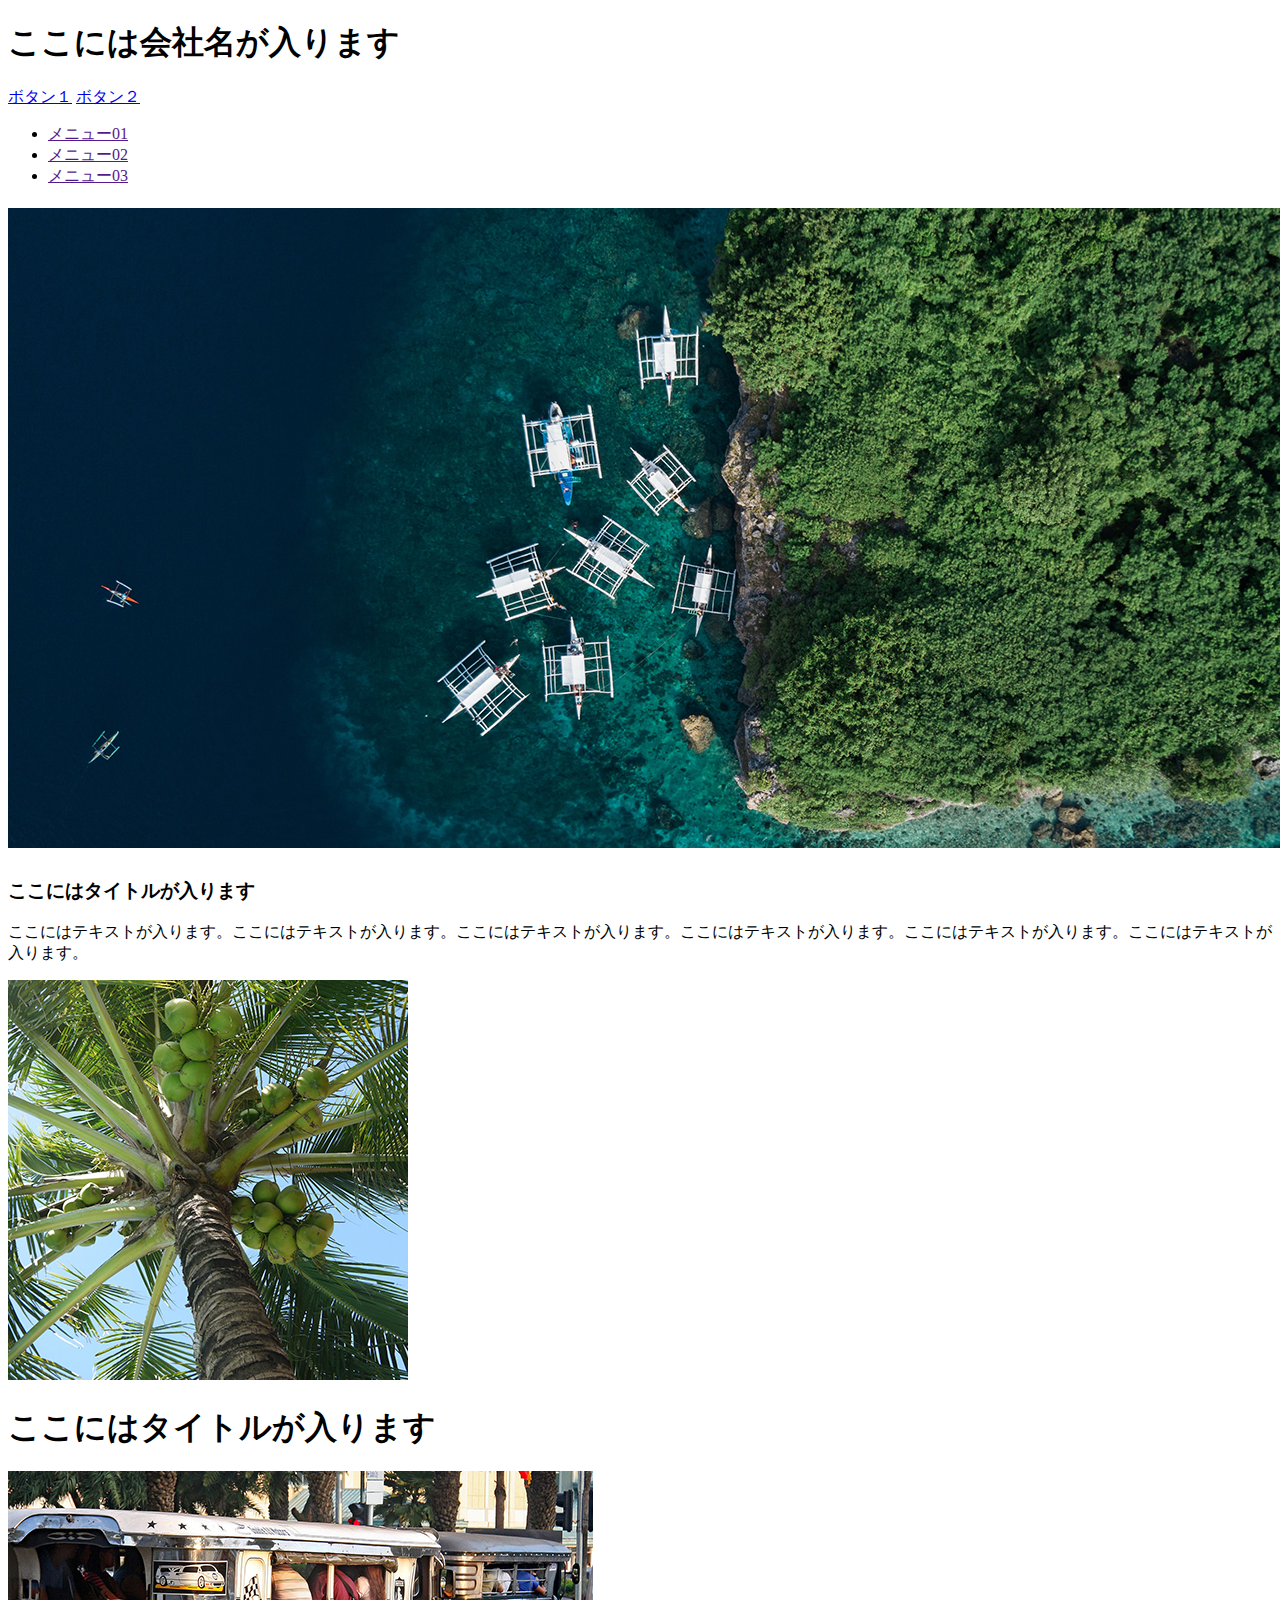
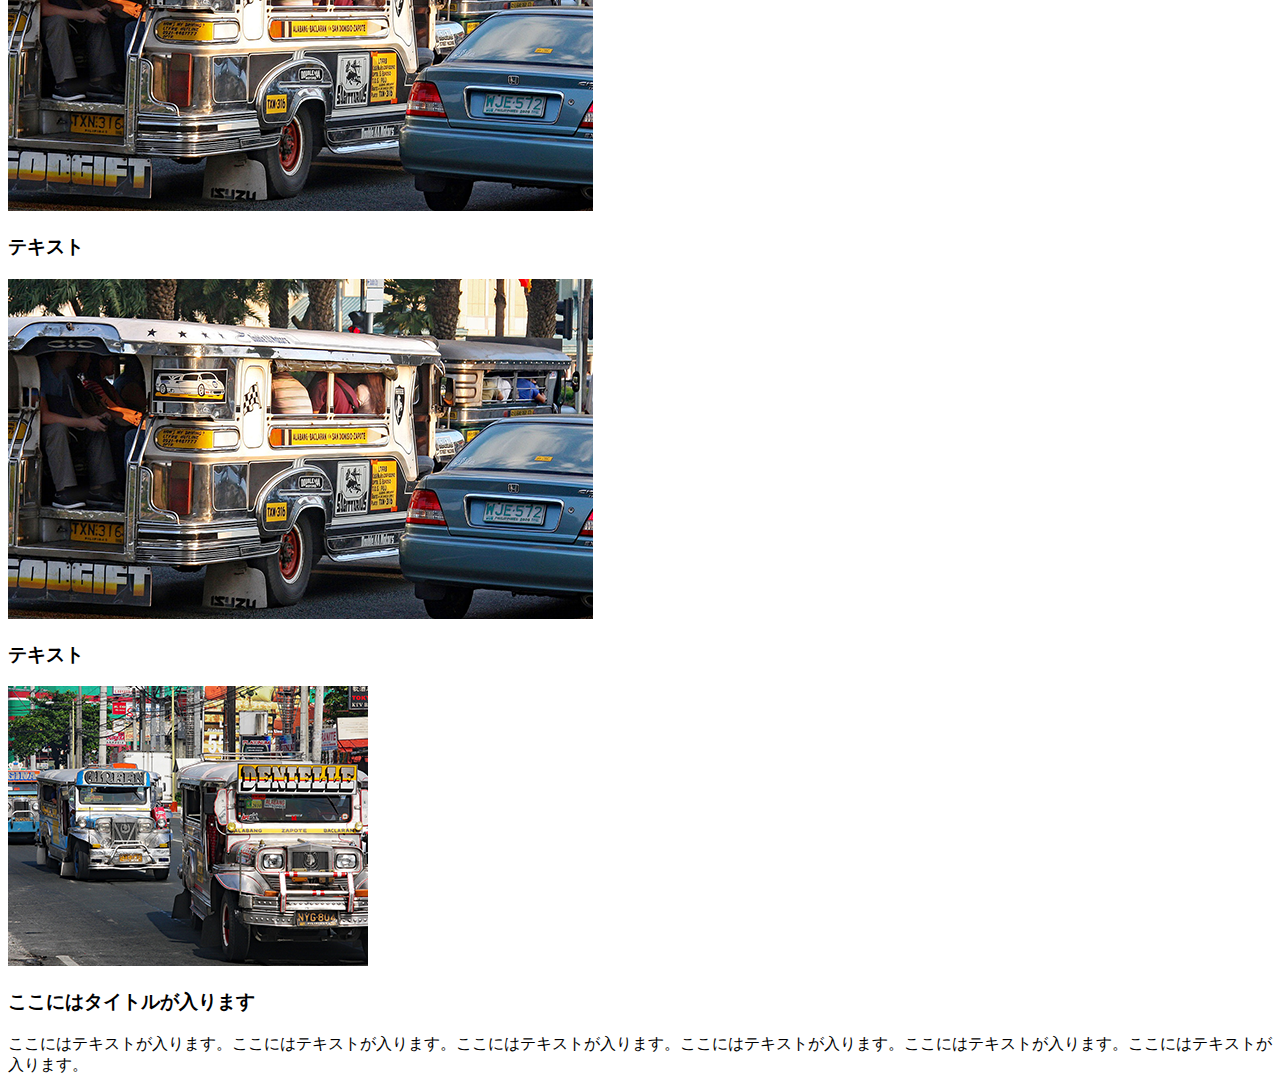
==== index.html @ 8e4b69f6 "セクション３完成" ====
<!DOCTYPE html>
<html lang="jp">
<head>
  <meta charset="UTF-8">
  <meta name="viewport" content="width=device-width, initial-scale=1.0">
  <title>Document</title>
</head>
<body>
  <header>
    <div class="header">
      <h1>ここには会社名が入ります</h1>
      <a href="#" class="head_btn">ボタン１</a>
      <a href="#" class="head_btn2">ボタン２</a>
      <div class="menu">
        <ul>
          <li>
            <a href>メニュー01</a>
          </li>
          <li>
            <a href>メニュー02</a>
          </li>
          <li>
            <a href>メニュー03</a>
          </li>
        </ul>
      </div>
    </div>
  </header>
  <div class="mv">
    <h1>
      <img src="mv.png" alt>
    </h1>
  </div>
  <main>
    <section class="sec_01">
      <div class="wrapper">
        <div class="sec_01_content">
          <div class="sec_01_box">
            <div class="sec_01_left">
              <h3>ここにはタイトルが入ります</h3>
              <p>ここにはテキストが入ります。ここにはテキストが入ります。ここにはテキストが入ります。ここにはテキストが入ります。ここにはテキストが入ります。ここにはテキストが入ります。</p>
            </div>
            <div class="sec_01_rigth">
              <img src="img_01.png" alt>
            </div>
          </div>
        </div>
      </div>
    </section>
    <section class="sec_02">
      <div class="wrapper">
        <h1>ここにはタイトルが入ります</h1>
        <div class="sec_02_content">
          <div class="sec_02_box">
            <img src="img_02.png" alt>
            <h3>テキスト</h3>
          </div>
          <div class="sec_02_box">
            <img src="img_02.png" alt>
            <h3>テキスト</h3>
          </div>
        </div>
      </div>
    </section>
    <section class="sec_03">
      <div class="wrapper">
        <div class="sec_03_content">
          <div class="content_left">
            <div class="content_img">
              <img src="img_03.png" alt>
            </div>
          </div>
          <div class="content_right">
            <div class="content_box">
              <h3 class="sec_03_h3">ここにはタイトルが入ります</h3>
              <div class="sec_03_p">
                <p>ここにはテキストが入ります。ここにはテキストが入ります。ここにはテキストが入ります。ここにはテキストが入ります。ここにはテキストが入ります。ここにはテキストが入ります。</p>
              </div>
            </div>
          </div>
        </div>
      </div>
    </section>
  </main>
</body>
</html>
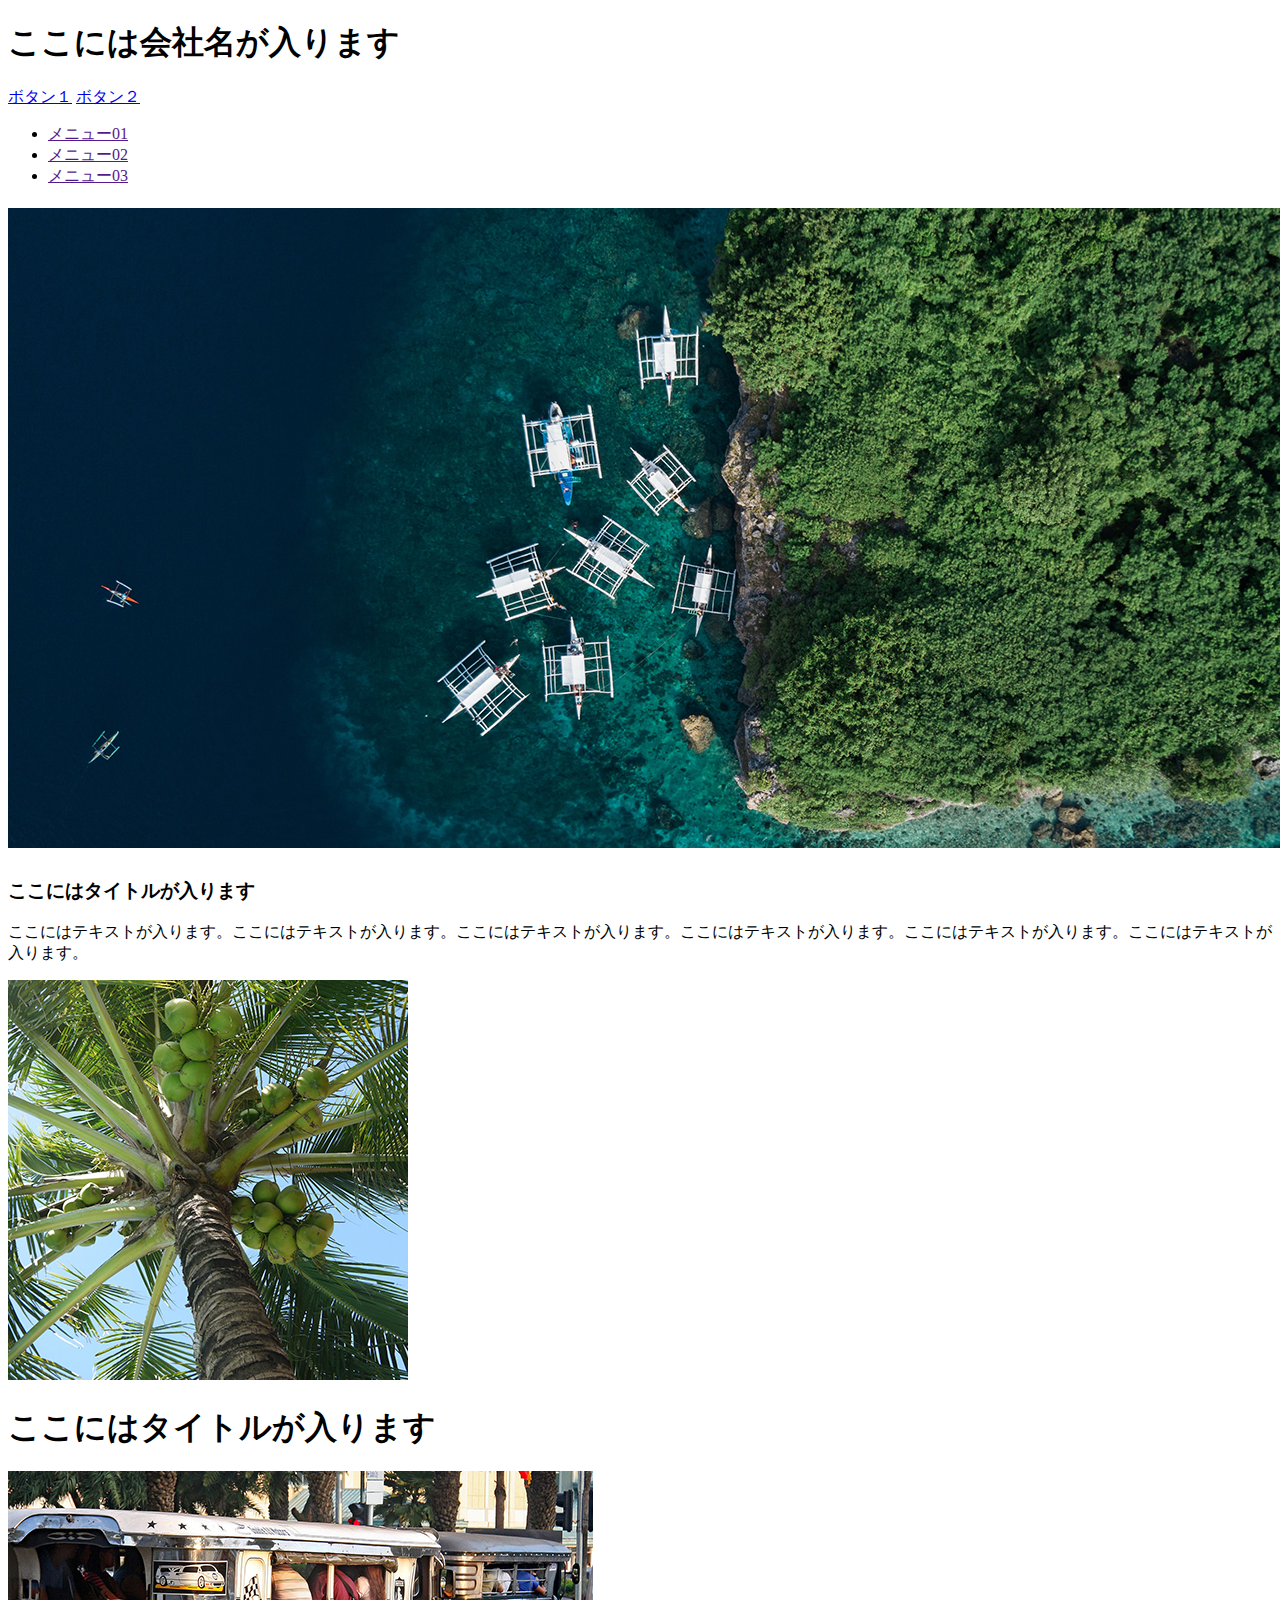
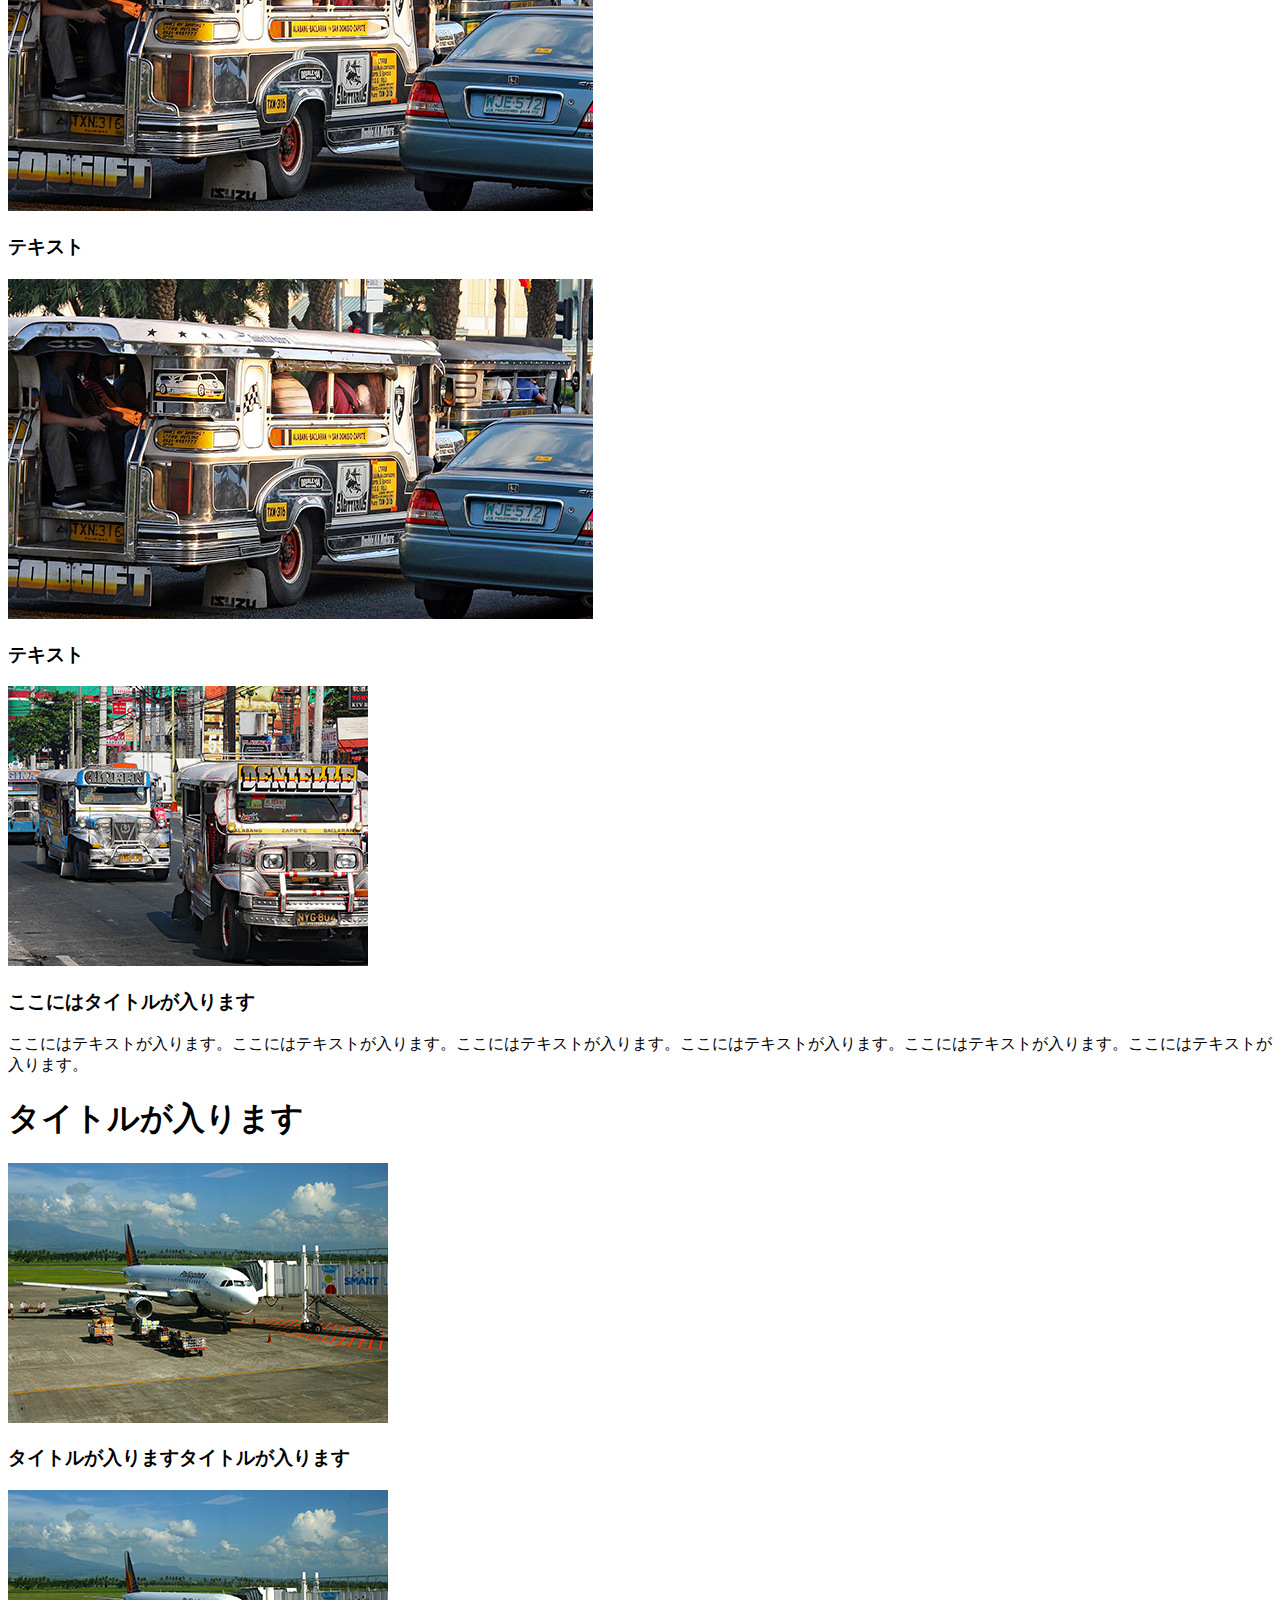
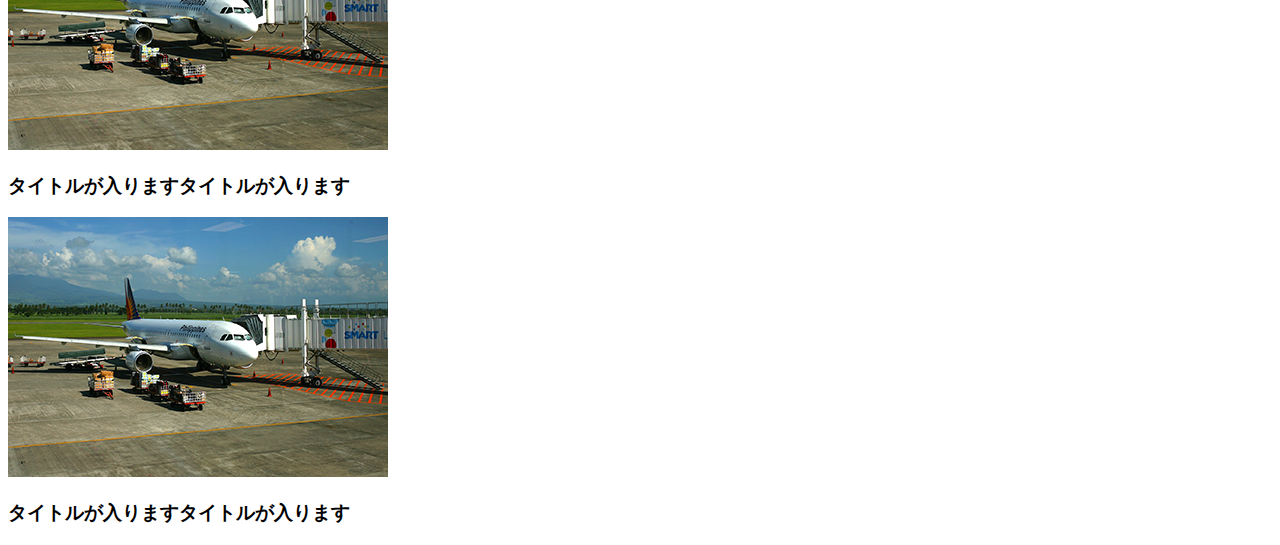
==== commit 1f79100d: "セクション４完成" ====
--- a/index.html
+++ b/index.html
@@ -81,6 +81,49 @@
         </div>
       </div>
     </section>
+    <section class="sec_04">
+      <div class="wrapper">
+        <div class="sec_04_title">
+          <h1>タイトルが入ります</h1>
+        </div>
+        <div class="sec_04content">
+          <div class=content_04>
+            <div class="content_left">
+              <img src="img_04.png" alt>
+            </div>
+          </div>
+          <div class="content_right">
+            <div class="content_box">
+              <h3 class="sec_04_h3">タイトルが入りますタイトルが入ります</h3>
+            </div>
+          </div>
+        </div>
+        <div class="sec_04content">
+          <div class=content_04>
+            <div class="content_left">
+              <img src="img_04.png" alt>
+            </div>
+          </div>
+          <div class="content_right">
+            <div class="content_box">
+              <h3 class="sec_04_h3">タイトルが入りますタイトルが入ります</h3>
+            </div>
+          </div>
+        </div>
+        <div class="sec_04content">
+          <div class=content_04>
+            <div class="content_left">
+              <img src="img_04.png" alt>
+            </div>
+          </div>
+          <div class="content_right">
+            <div class="content_box">
+              <h3 class="sec_04_h3">タイトルが入りますタイトルが入ります</h3>
+            </div>
+          </div>
+        </div>
+      </div>
+    </section>
   </main>
 </body>
 </html>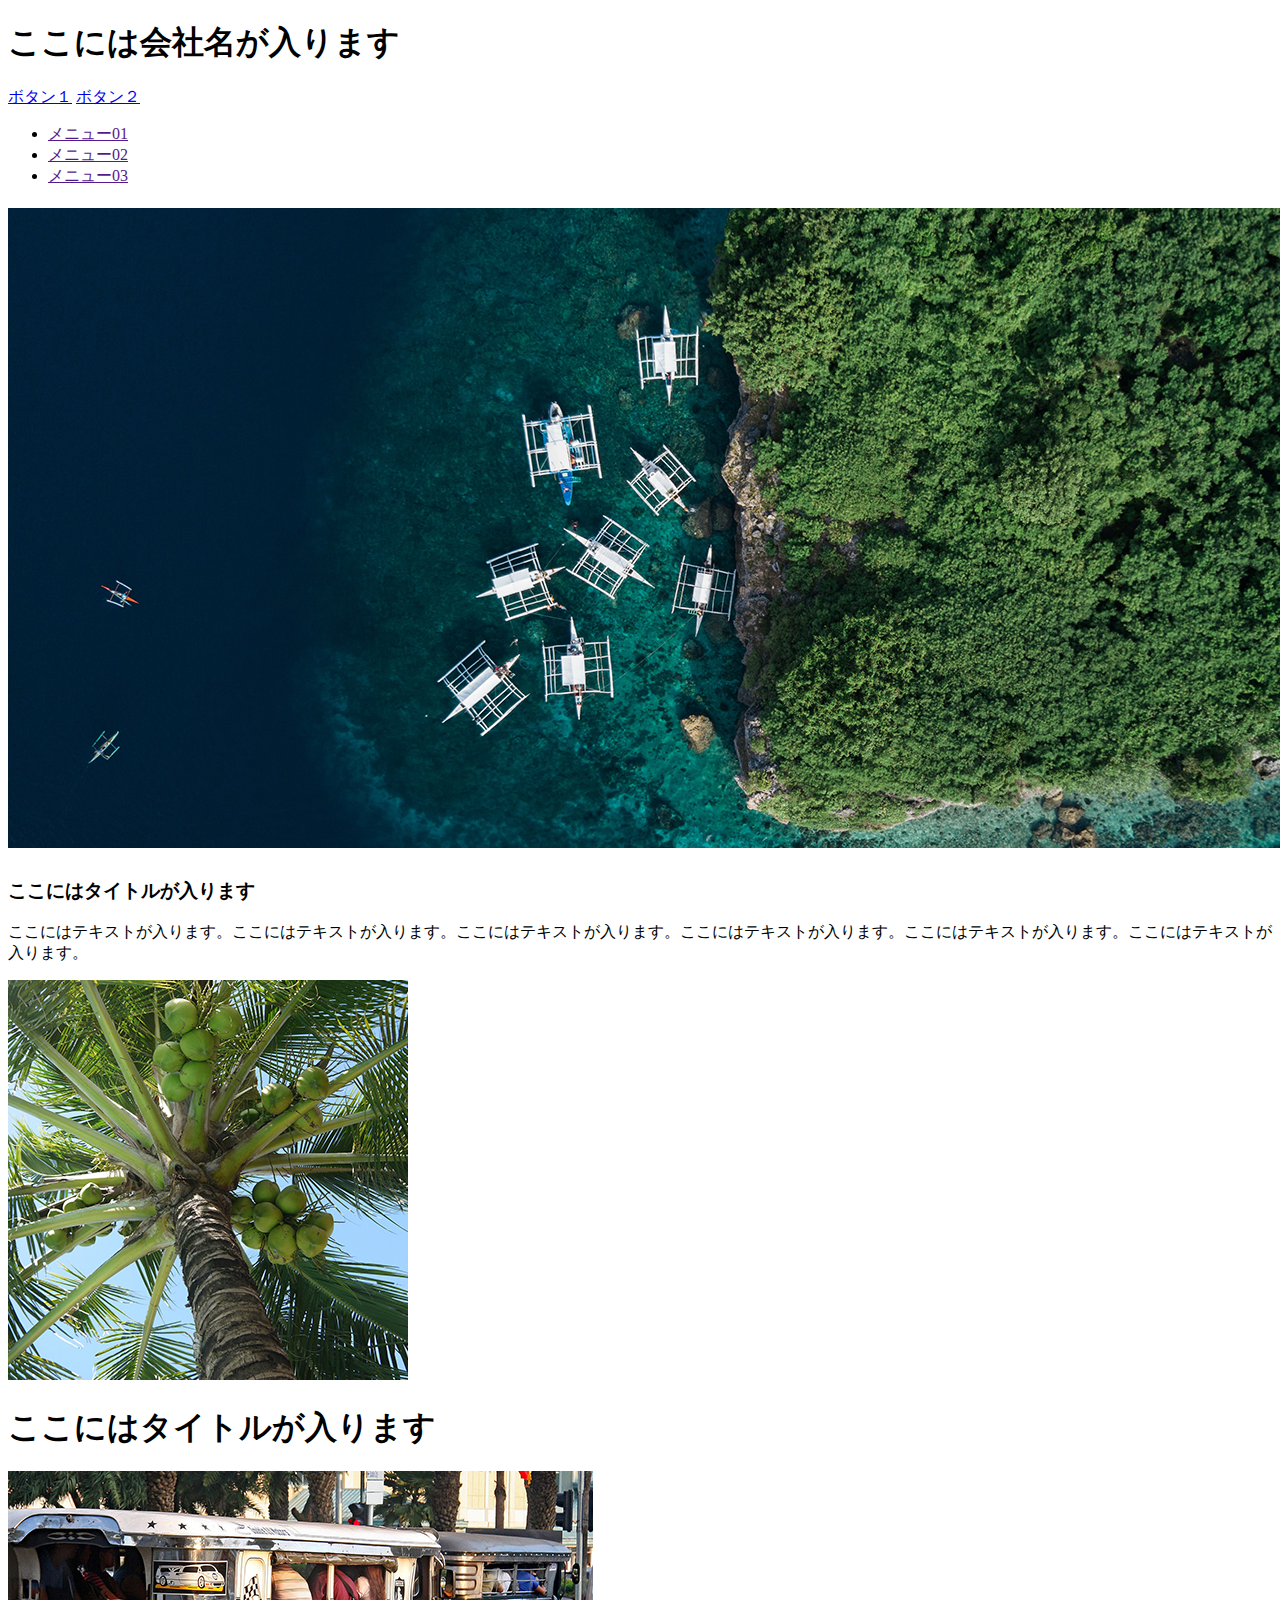
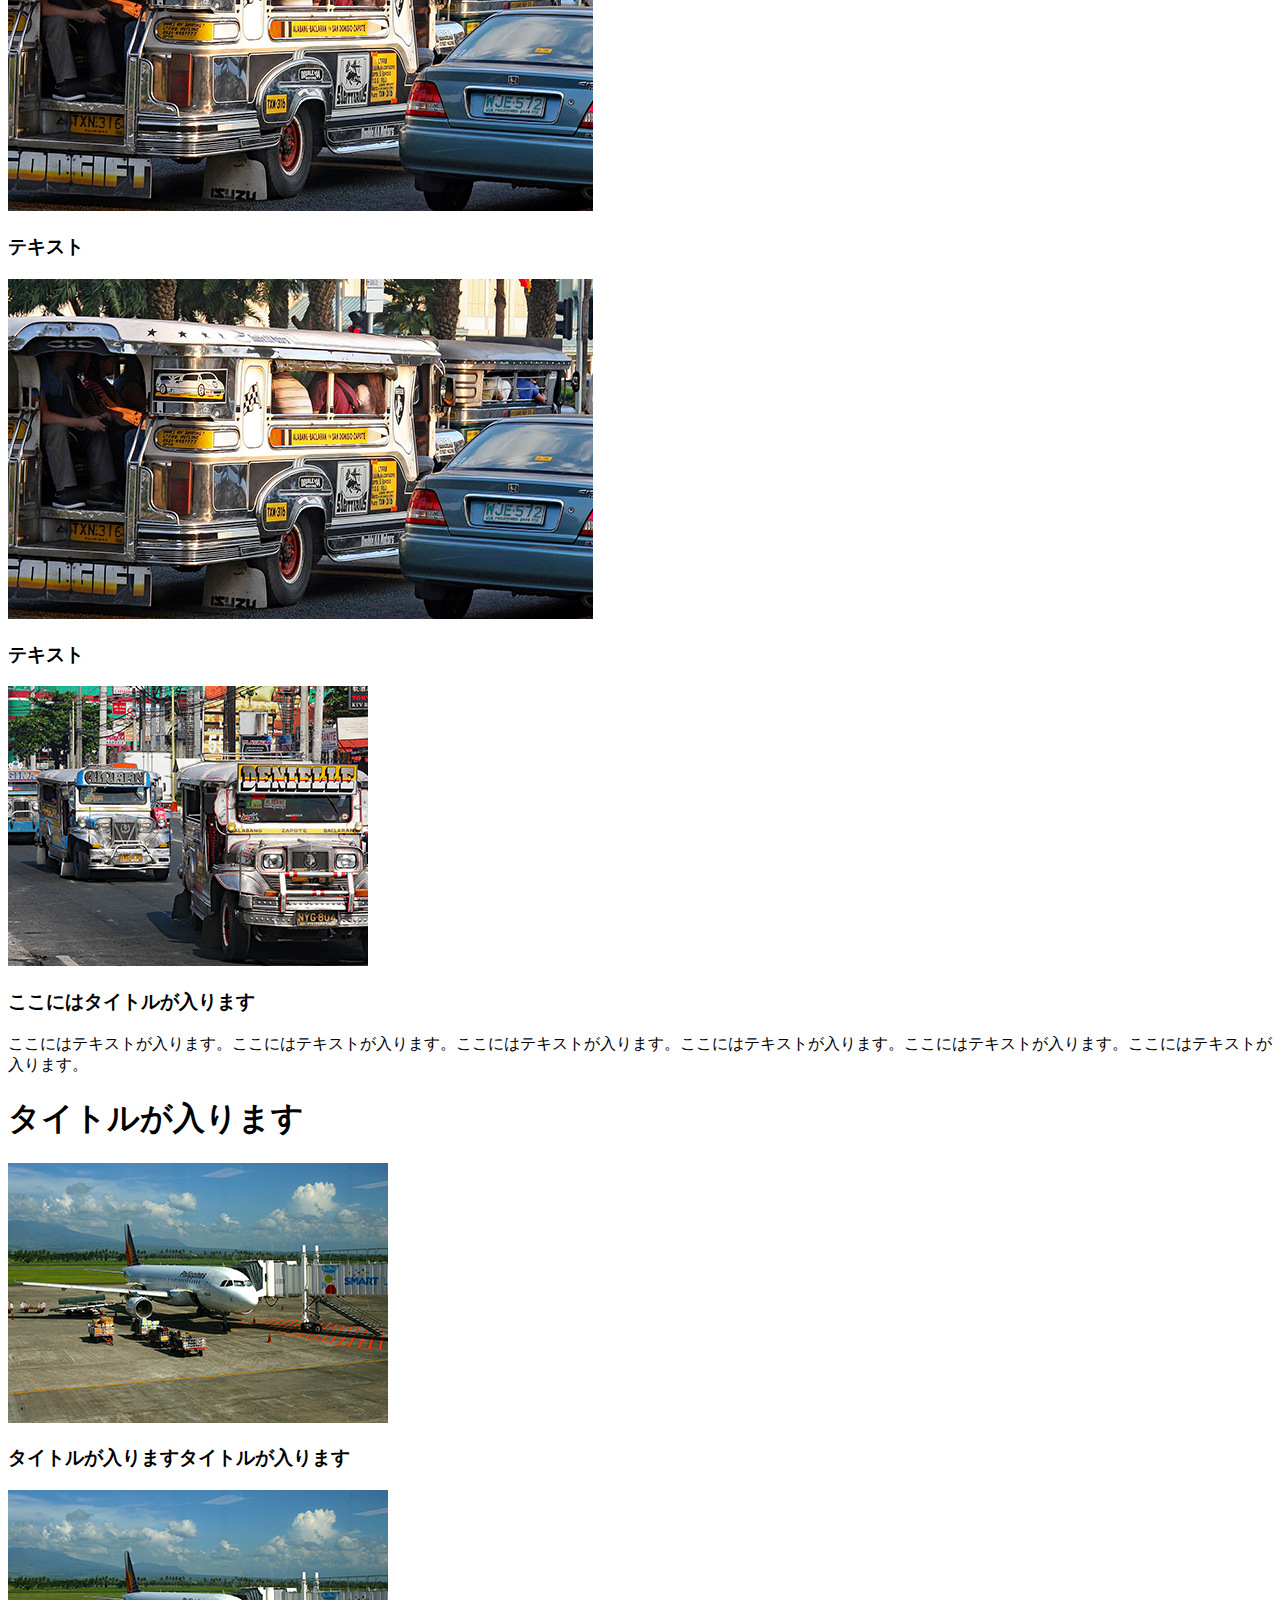
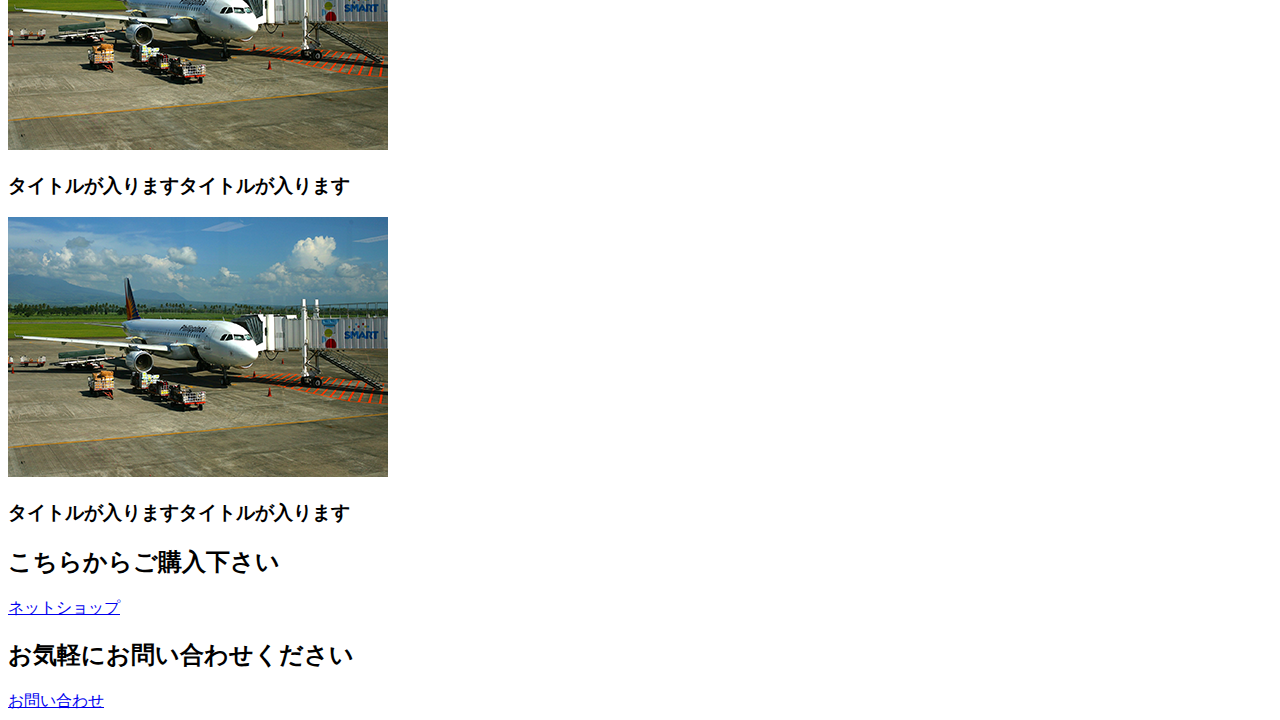
==== commit b5ed329e: "ボタン完成" ====
--- a/index.html
+++ b/index.html
@@ -124,6 +124,20 @@
         </div>
       </div>
     </section>
+    <section class="sec_btn">
+      <div class="wrapper">
+        <div class="sec_btn content">
+          <div class="content btn_left">
+            <h2>こちらからご購入下さい</h2>
+            <a href="#" class="btn">ネットショップ</a>
+          </div>
+          <div class="content btn_right">
+            <h2>お気軽にお問い合わせください</h2>
+            <a href="#" class="btn">お問い合わせ</a>
+          </div>
+        </div>
+      </div>
+    </section>
   </main>
 </body>
 </html>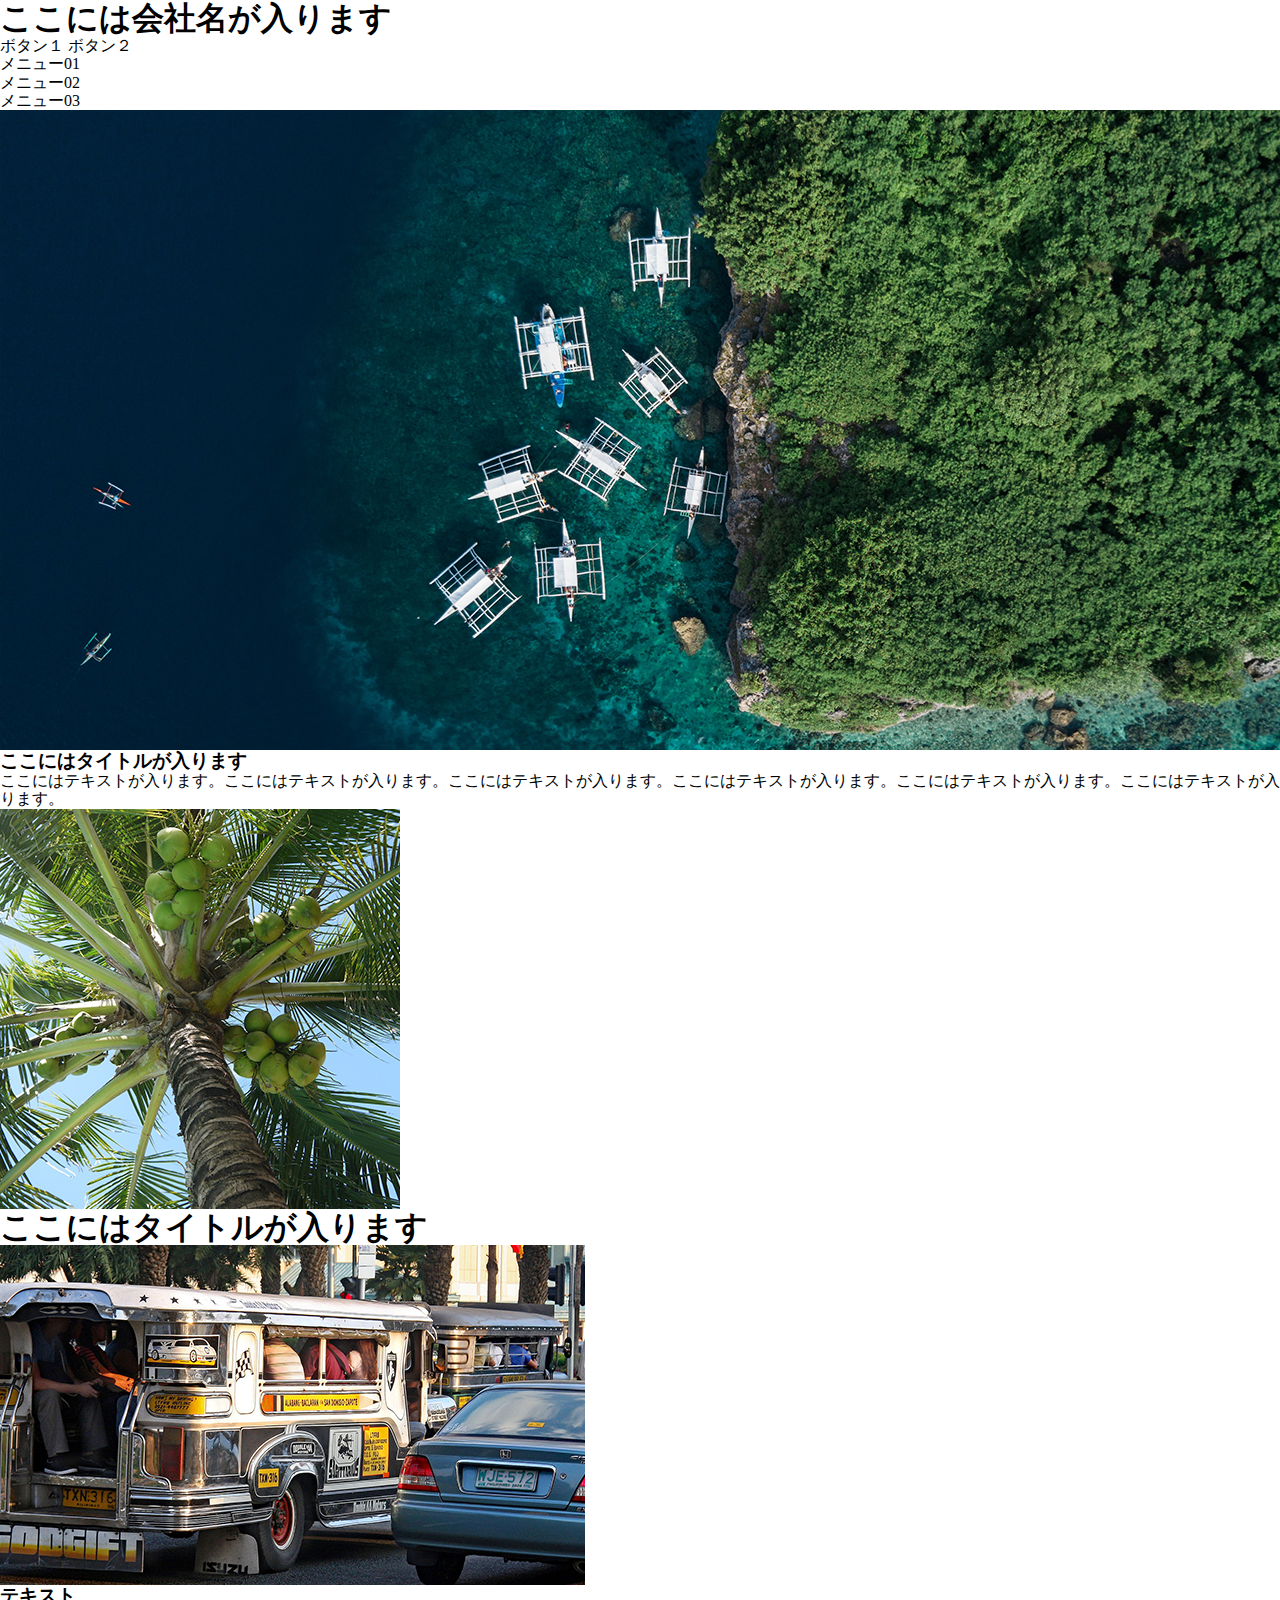
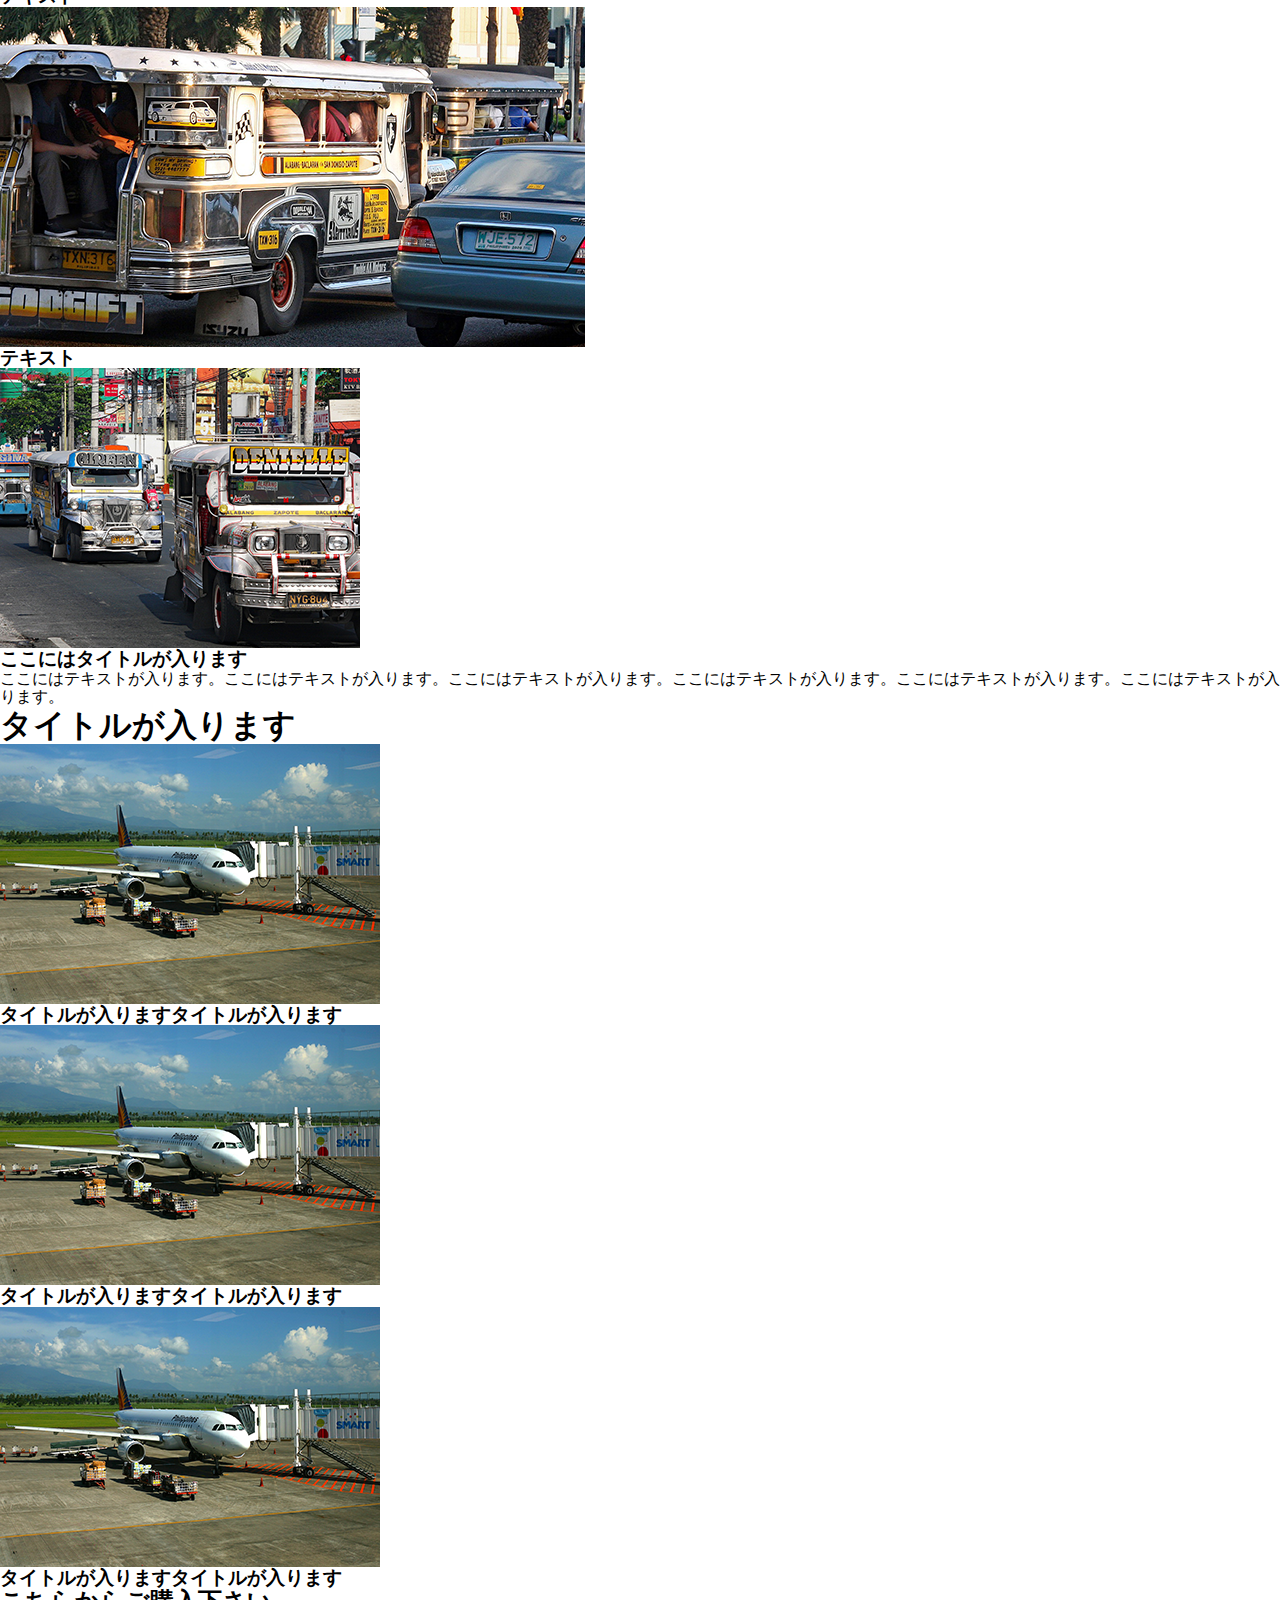
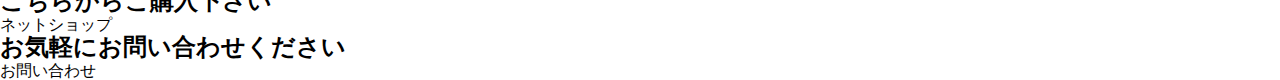
==== commit 1bed9b7f: "cssとリセットcss追加" ====
--- a/index.html
+++ b/index.html
@@ -3,7 +3,10 @@
 <head>
   <meta charset="UTF-8">
   <meta name="viewport" content="width=device-width, initial-scale=1.0">
-  <title>Document</title>
+  <meta name="discription" content="「パターン制作1」">
+  <link rel="stylesheet" type="text/css" href="reset.css">
+  <link rel="stylesheet" href="style.css">
+  <title>topページ</title>
 </head>
 <body>
   <header>
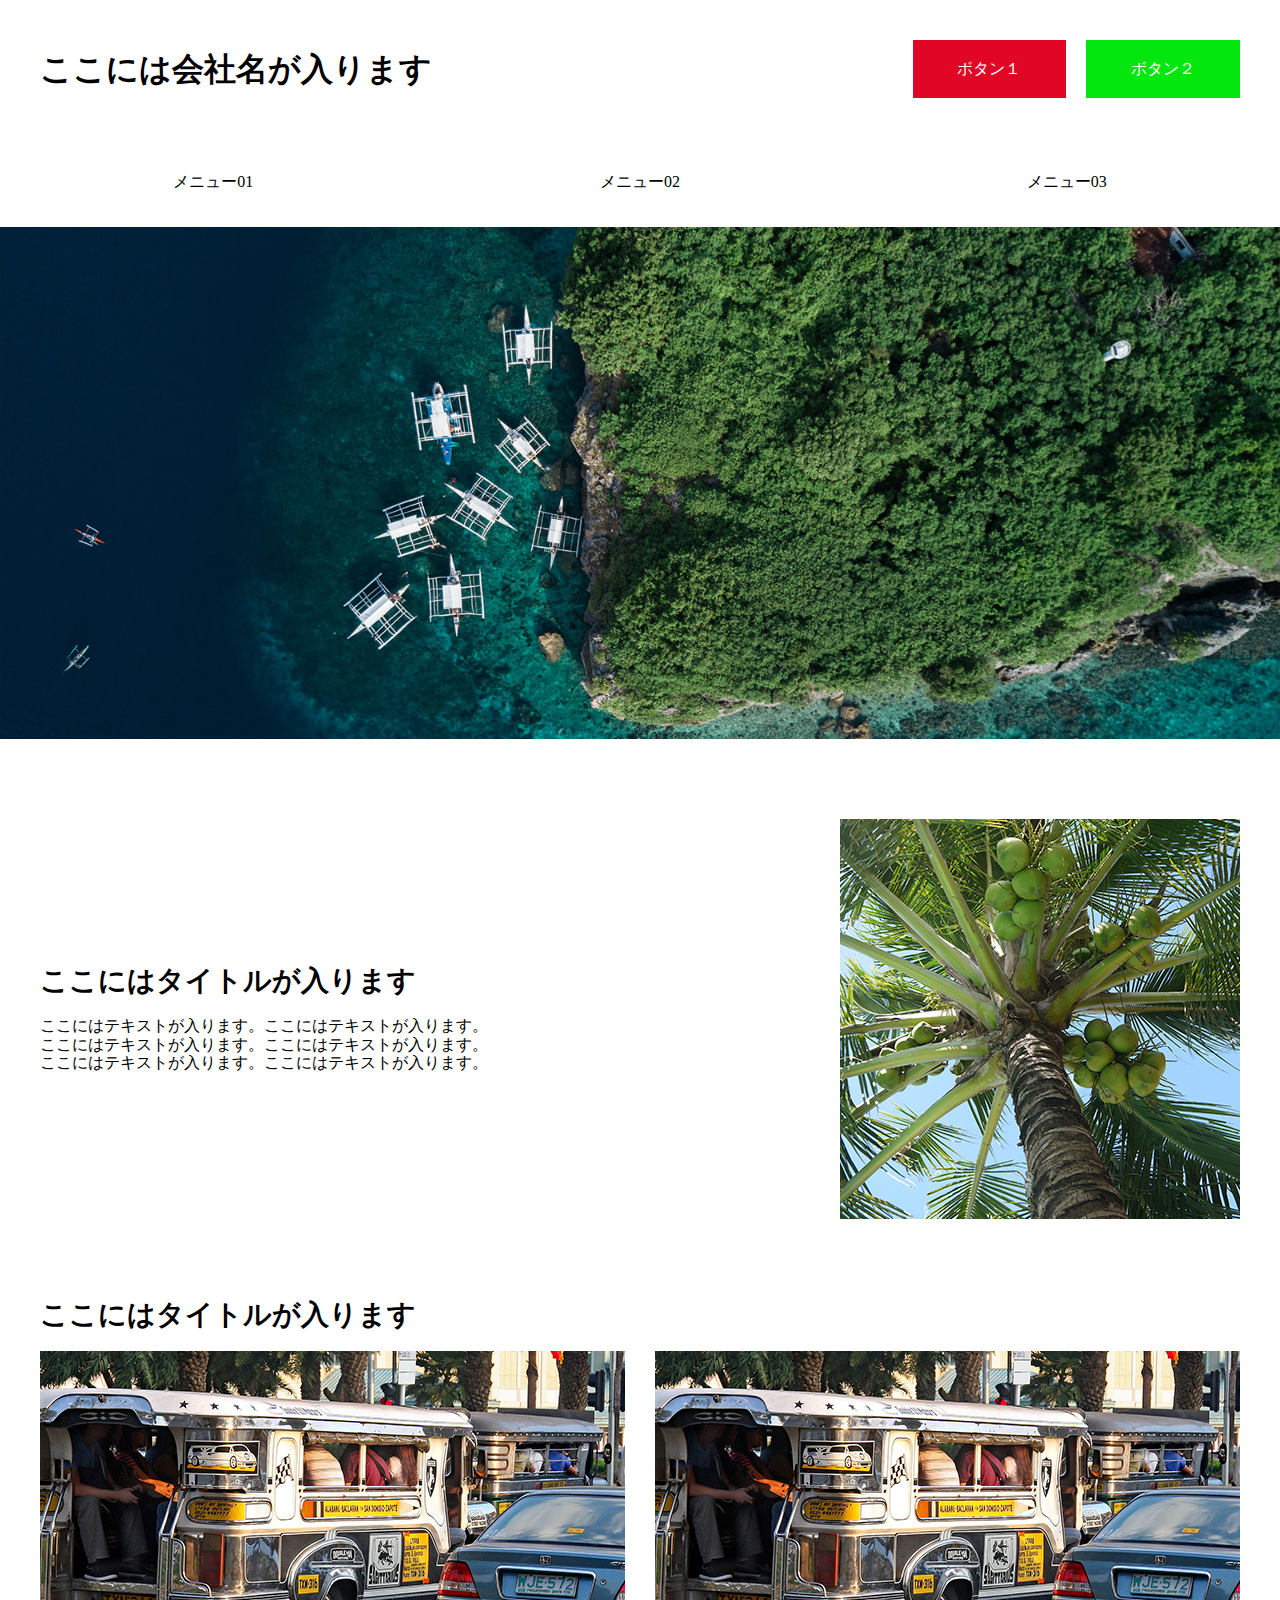
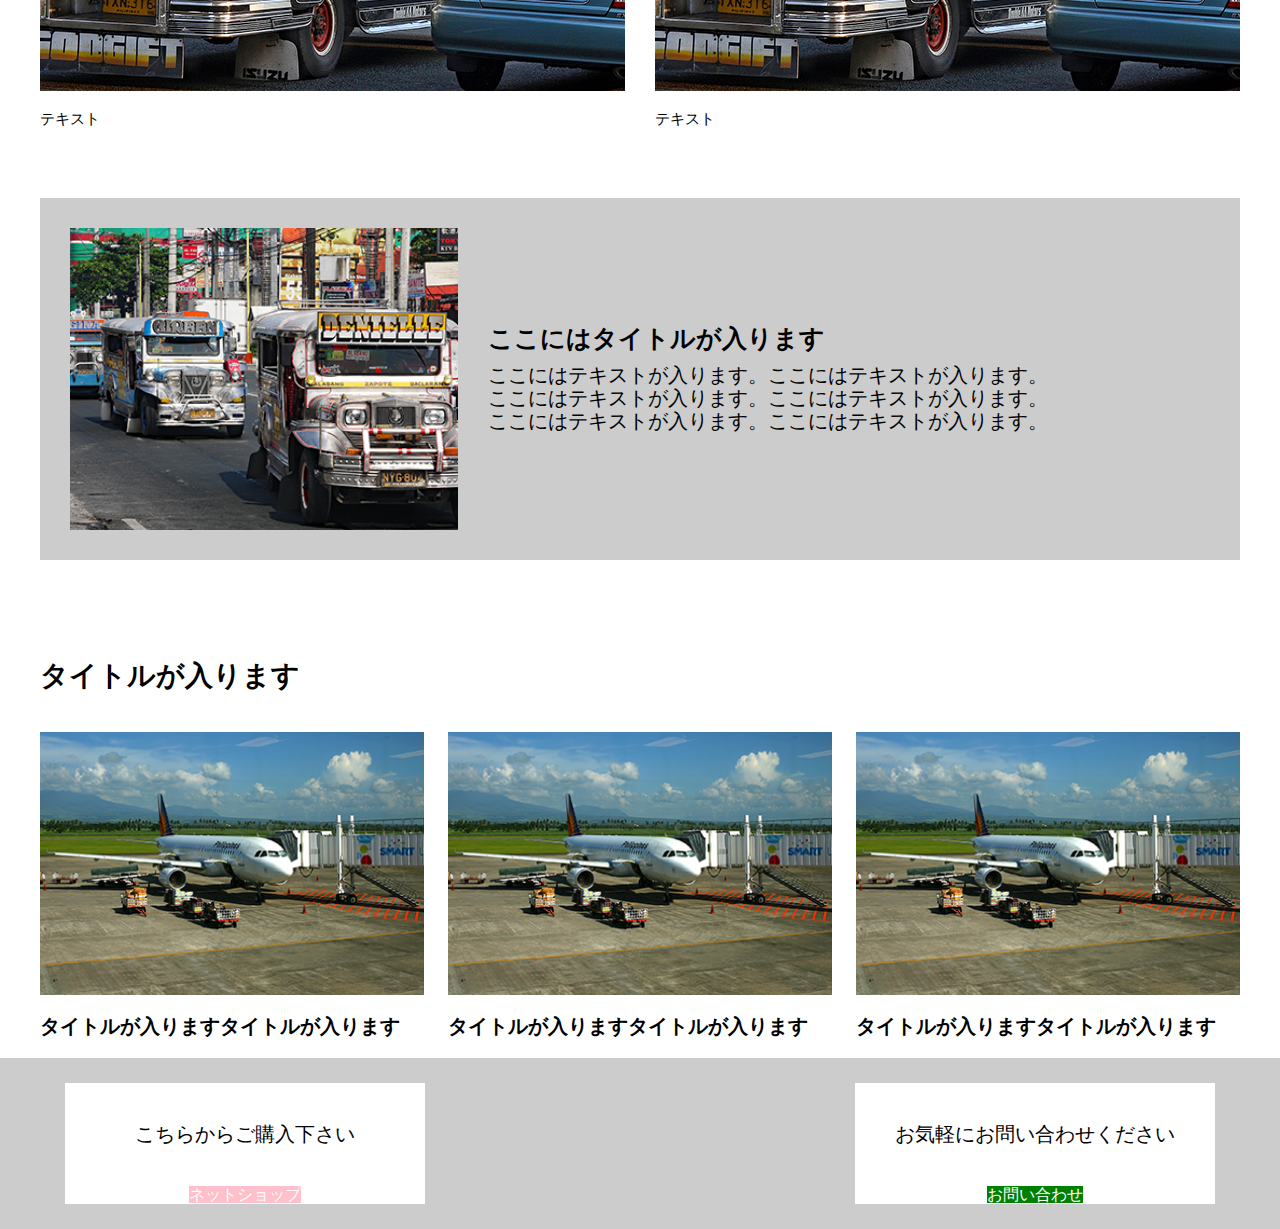
==== commit 3ecff9af: "cssとHTMLを書き直した" ====
--- a/index.html
+++ b/index.html
@@ -14,6 +14,7 @@
       <h1>ここには会社名が入ります</h1>
       <a href="#" class="head_btn">ボタン１</a>
       <a href="#" class="head_btn2">ボタン２</a>
+    </div>
       <div class="menu">
         <ul>
           <li>
@@ -27,7 +28,6 @@
           </li>
         </ul>
       </div>
-    </div>
   </header>
   <div class="mv">
     <h1>
@@ -56,11 +56,11 @@
         <div class="sec_02_content">
           <div class="sec_02_box">
             <img src="img_02.png" alt>
-            <h3>テキスト</h3>
+            <p>テキスト</p>
           </div>
           <div class="sec_02_box">
             <img src="img_02.png" alt>
-            <h3>テキスト</h3>
+            <p>テキスト</p>
           </div>
         </div>
       </div>
@@ -86,57 +86,33 @@
     </section>
     <section class="sec_04">
       <div class="wrapper">
-        <div class="sec_04_title">
           <h1>タイトルが入ります</h1>
-        </div>
-        <div class="sec_04content">
-          <div class=content_04>
-            <div class="content_left">
+        <div class="sec_04_content">
+          <div class=sec_04_box>
               <img src="img_04.png" alt>
-            </div>
-          </div>
-          <div class="content_right">
-            <div class="content_box">
               <h3 class="sec_04_h3">タイトルが入りますタイトルが入ります</h3>
             </div>
-          </div>
-        </div>
-        <div class="sec_04content">
-          <div class=content_04>
-            <div class="content_left">
+          <div class=sec_04_box>
               <img src="img_04.png" alt>
-            </div>
-          </div>
-          <div class="content_right">
-            <div class="content_box">
               <h3 class="sec_04_h3">タイトルが入りますタイトルが入ります</h3>
             </div>
-          </div>
-        </div>
-        <div class="sec_04content">
-          <div class=content_04>
-            <div class="content_left">
+          <div class=sec_04_box>
               <img src="img_04.png" alt>
-            </div>
-          </div>
-          <div class="content_right">
-            <div class="content_box">
               <h3 class="sec_04_h3">タイトルが入りますタイトルが入ります</h3>
             </div>
-          </div>
+            </div>
         </div>
-      </div>
     </section>
     <section class="sec_btn">
-      <div class="wrapper">
-        <div class="sec_btn content">
-          <div class="content btn_left">
+      <div class="wrapper100">
+        <div class="sec_btn_content">
+          <div class="content_btn_left">
             <h2>こちらからご購入下さい</h2>
             <a href="#" class="btn">ネットショップ</a>
           </div>
-          <div class="content btn_right">
+          <div class="content_btn_right">
             <h2>お気軽にお問い合わせください</h2>
-            <a href="#" class="btn">お問い合わせ</a>
+            <a href="#" class="btn2">お問い合わせ</a>
           </div>
         </div>
       </div>
--- a/style.css
+++ b/style.css
@@ -0,0 +1,181 @@
+.header {
+  display: flex;
+  justify-content: space-between;
+  align-items: center;
+  padding: 20px 40px;
+}
+.header h1{
+  width: 1200px;
+}
+
+.head_btn {
+  width: 200px;
+  text-align: center;
+  background-color: #e10526;
+  color: #fff;
+  padding: 20px;
+  margin: 20px;
+}
+.head_btn2 {
+  width: 200px;
+  text-align: center;
+  background-color: #03e70e;
+  color: #fff;
+  padding: 20px;
+}
+
+.menu ul{
+  display: flex;
+}
+
+.menu li{
+  margin-right: auto;
+  margin-left: auto;
+  padding: 35px;
+}
+
+.sec_01 {
+  margin: 80px 0;
+}
+
+.wrapper {
+  max-width: 1200px;
+  width: 100%;
+  margin-right: auto;
+  margin-left: auto;
+}
+
+
+.sec_01_box{
+  display: flex;
+  align-items: center;
+  justify-content: space-between;
+  margin-top: 40px;
+  
+}
+.sec_01 h3 {
+  font-size: 28px;
+  margin-bottom: 20px;
+}
+
+.sec_01_content .sec_01_left {
+  width: 38%;
+}
+
+
+img{
+  width: 100%;
+}
+
+.sec_02 {
+  margin: 50px 0;
+}
+
+.sec_02 h1 {
+  font-size: 28px;
+  margin-bottom: 20px;
+}
+
+.sec_02_content {
+  display: flex;
+  justify-content: space-between;
+}
+
+.sec_02_box p {
+  font-size: 15px;
+  margin: 20px 0;
+}
+
+.sec_03_content {
+    display: flex;
+    align-items: center;
+    justify-content: space-between;
+    margin-top: 40px;
+    background-color: #cccccc;
+}
+.content_left {
+  width: 80%;
+  margin: 30px;
+}
+
+.sec_03_h3 {
+  font-size: 25px;
+}
+
+.sec_03_p {
+  margin-top: 10px;
+  font-size: 20px;
+}
+
+.content_box {
+  margin-right: 180px;
+}
+
+.sec_04 h1 {
+  font-size: 28px;
+  margin-bottom: 40px;
+  margin-top: 100px;
+}
+
+.sec_04_content {
+  display: flex;
+  justify-content: space-between;
+}
+
+.sec_04_box {
+  width: 32%;
+  display: flex;
+  flex-direction: column;
+}
+
+.sec_04_box h3 {
+  font-size: 20px;
+  margin: 20px 0;
+}
+
+.sec_btn {
+  background-color: #cccccc;
+}
+
+.content_btn_left {
+  background-color: white;
+  width: 360px;
+}
+
+.content_btn_right {
+  background-color: white;
+  width: 360px;
+  margin-left: 10px;
+}
+
+.sec_btn h2 {
+  font-weight: normal;
+  margin: 40px;
+  font-size: 20px;
+}
+
+.btn{
+  background-color: pink;
+  color: white;
+}
+
+.btn2{
+  background-color: green;
+  color: white;
+}
+
+.sec_btn_content{
+  display: flex;
+  justify-content: space-between;
+  text-align: center;
+}
+
+.wrapper100 {
+  max-width: 1200px;
+  width: 100%;
+  margin-right: auto;
+  margin-left: auto;
+  padding: 25px;
+}
+
+
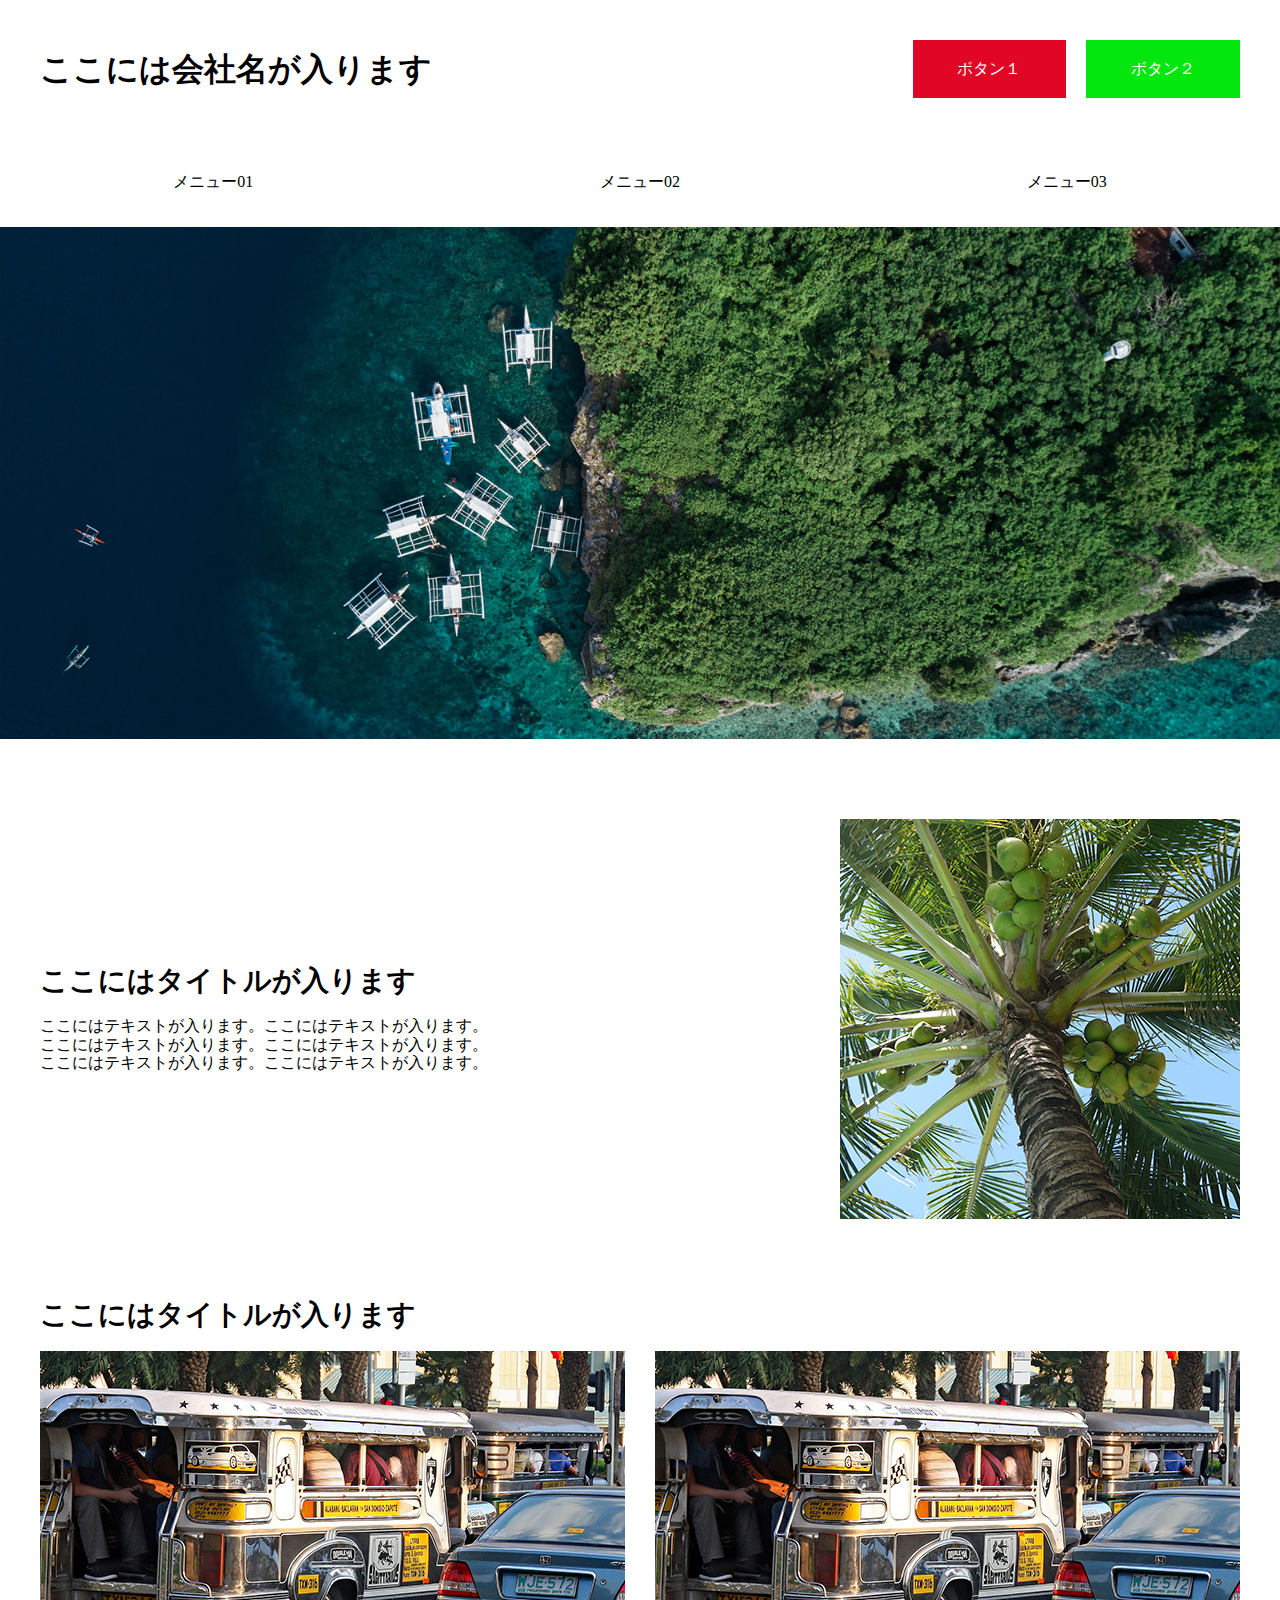
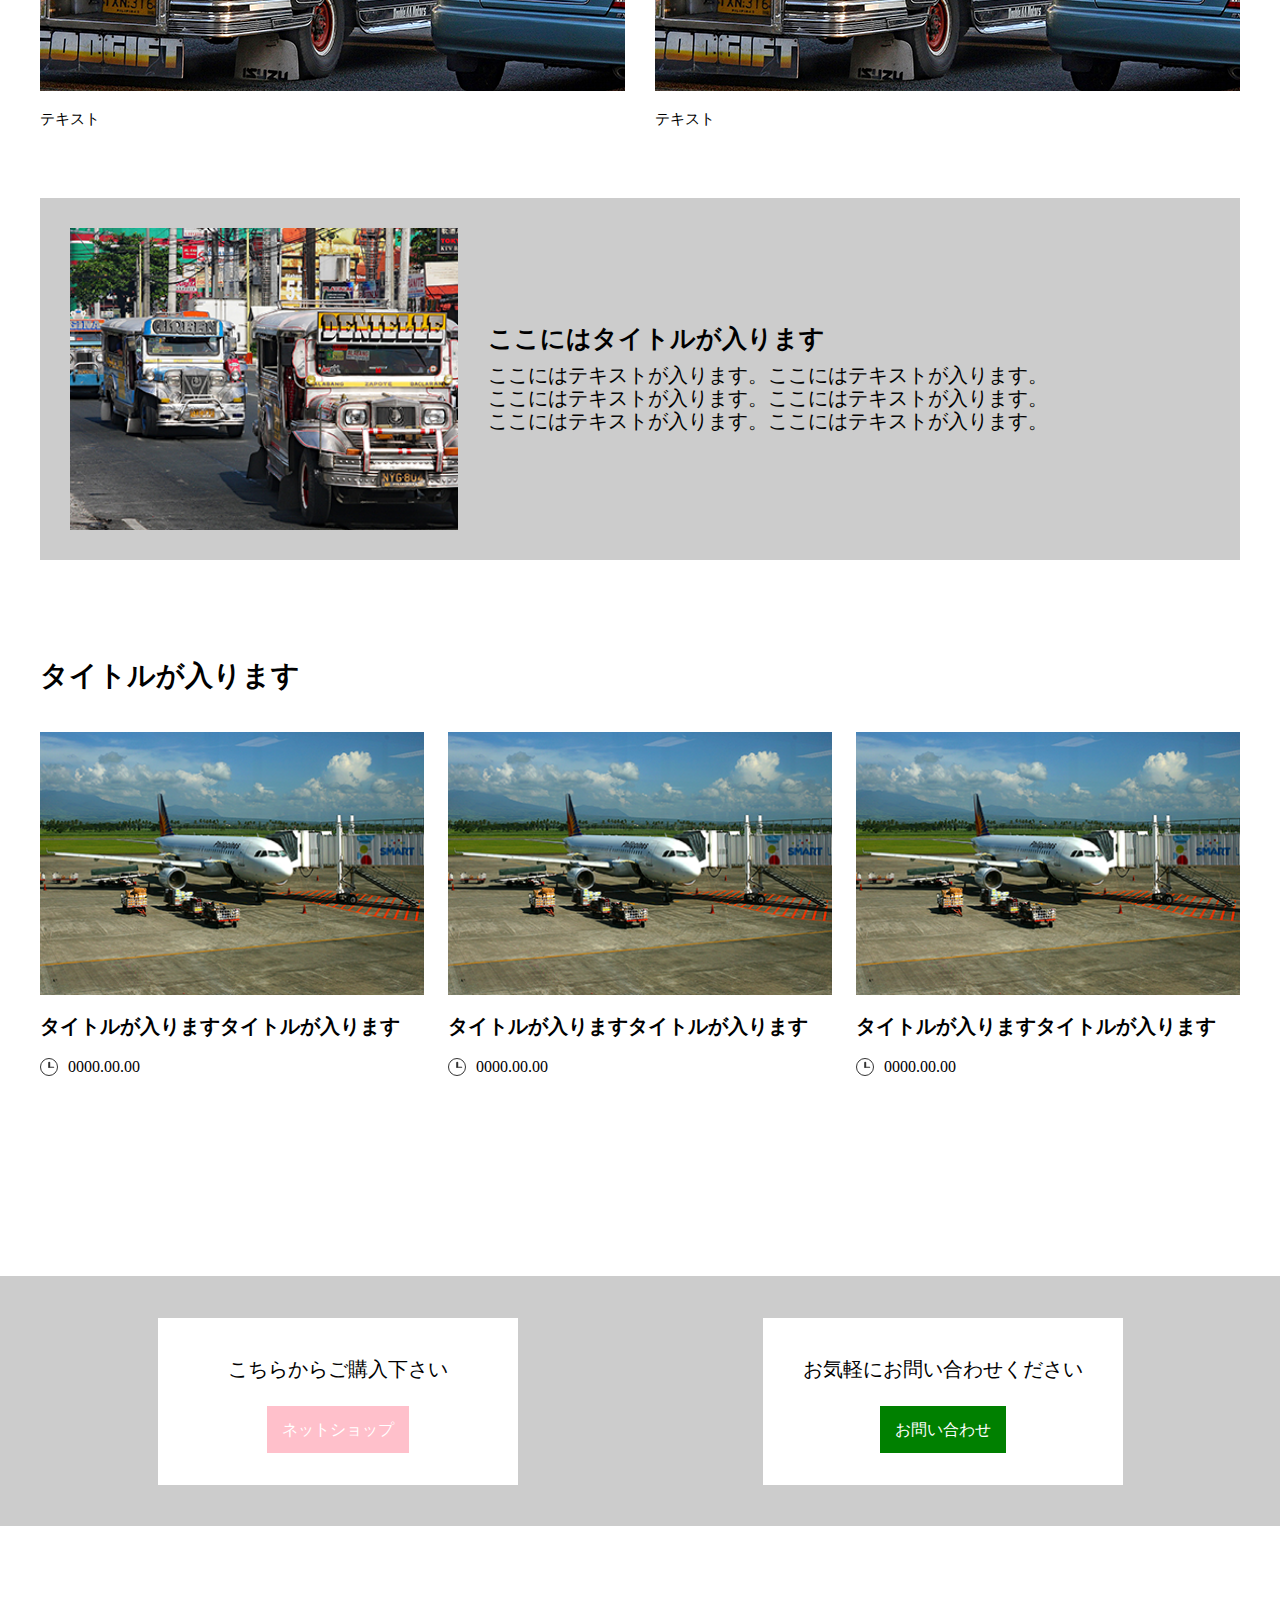
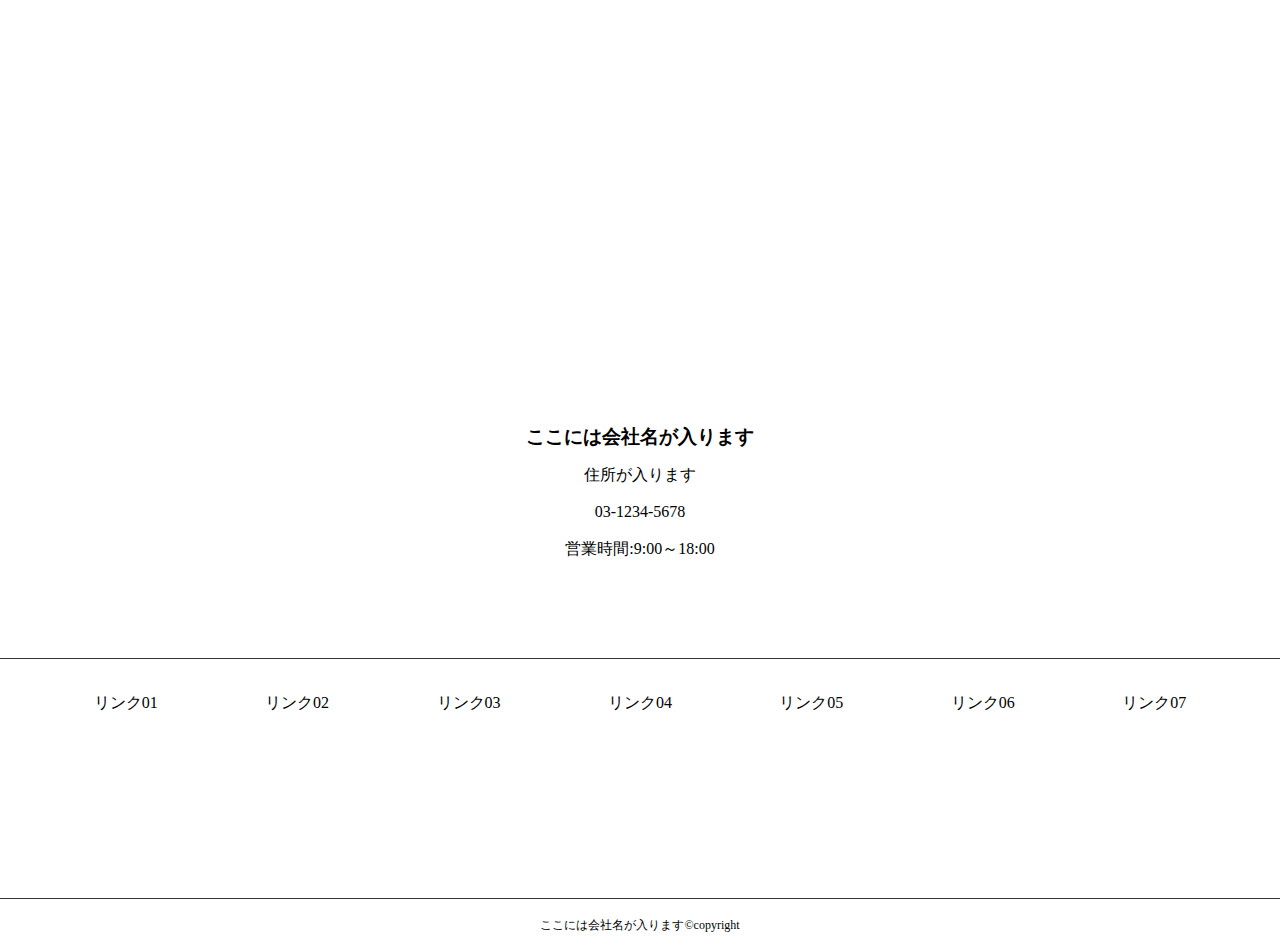
==== commit ede2e16e: "Merge pull request #2 from ETO-YOSHIKI/body" ====
--- a/index.html
+++ b/index.html
@@ -91,20 +91,32 @@
           <div class=sec_04_box>
               <img src="img_04.png" alt>
               <h3 class="sec_04_h3">タイトルが入りますタイトルが入ります</h3>
+              <div class="icon-container">
+                <span class="dli-clock"></span>
+                <span class="icon-number">0000.00.00</span>
+              </div>
             </div>
           <div class=sec_04_box>
               <img src="img_04.png" alt>
               <h3 class="sec_04_h3">タイトルが入りますタイトルが入ります</h3>
+              <div class="icon-container">
+                <span class="dli-clock"></span>
+                <span class="icon-number">0000.00.00</span>
+              </div>
             </div>
           <div class=sec_04_box>
               <img src="img_04.png" alt>
               <h3 class="sec_04_h3">タイトルが入りますタイトルが入ります</h3>
+              <div class="icon-container">
+                <span class="dli-clock"></span>
+                <span class="icon-number">0000.00.00</span>
+              </div>
             </div>
             </div>
         </div>
     </section>
     <section class="sec_btn">
-      <div class="wrapper100">
+      <div class="wrapper">
         <div class="sec_btn_content">
           <div class="content_btn_left">
             <h2>こちらからご購入下さい</h2>
@@ -117,6 +129,46 @@
         </div>
       </div>
     </section>
+    <section class="sec_05">
+      <div class="wrapper">
+        <h3>ここには会社名が入ります</h3>
+              <br>住所が入ります</br>
+              <br>03-1234-5678</br>
+              <br>営業時間:9:00～18:00</br>
+            </div>
+      </section>
+      <section class="sec_06">
+        <div class="wrapper">
+          <div class="rink">
+         <ul>
+          <li>
+            <a href="#">リンク01</a>
+          </li>
+          <li>
+            <a href="#">リンク02</a>
+          </li>
+          <li>
+            <a href="#">リンク03</a>
+          </li>
+          <li>
+            <a href="#">リンク04</a>
+          </li>
+          <li>
+            <a href="#">リンク05</a>
+          </li>
+          <li>
+            <a href="#">リンク06</a>
+          </li>
+          <li>
+            <a href="#">リンク07</a>
+          </li>
+         </ul>
+        </div>
+              </div>
+        </section>
   </main>
+  <footer>
+    <p>ここには会社名が入ります©copyright</p>
+  </footer>
 </body>
 </html>--- a/style.css
+++ b/style.css
@@ -132,14 +132,22 @@
   font-size: 20px;
   margin: 20px 0;
 }
+.sec_05 {
+text-align: center;
+margin-top: 500px;
+}
 
 .sec_btn {
   background-color: #cccccc;
+  height: 250px;
+  align-content: center;
+  margin-top: 200px;
 }
 
 .content_btn_left {
   background-color: white;
   width: 360px;
+  padding-bottom: 45px;
 }
 
 .content_btn_right {
@@ -157,25 +165,87 @@
 .btn{
   background-color: pink;
   color: white;
+  padding: 15px;
 }
 
 .btn2{
   background-color: green;
   color: white;
+  padding: 15px;
 }
 
 .sec_btn_content{
   display: flex;
-  justify-content: space-between;
-  text-align: center;
-}
-
-.wrapper100 {
-  max-width: 1200px;
-  width: 100%;
+  justify-content: space-around;
+  text-align: center;
+}
+
+.icon-container {
+  display: flex;
+  align-items: center;
+}
+.dli-clock {
+  display: inline-block;
+  vertical-align: middle;
+  color: #333;
+  line-height: 1;
+  position: relative;
+  width: 1em;
+  height: 1em;
+  border: 0.1em solid currentColor;
+  border-radius: 50%;
+  box-sizing: content-box;
+}
+
+.dli-clock::before, .dli-clock::after {
+  content: '';
+  position: absolute;
+  left: 50%;
+  bottom: 50%;
+  background: currentColor;
+  border-radius: 0.1em;
+  transform: translate(-0.05em, 0.05em);
+}
+
+.dli-clock::before {
+  width: 0.1em;
+  height: 0.4em;
+}
+
+.dli-clock::after {
+  width: 0.35em;
+  height: 0.1em;
+}
+.icon-number {
+  margin-left: 10px;
+  font-size: 1em;
+}
+
+.rink ul {
+  display: flex;
+}
+
+.sec_06 {
+  margin-top: 100px;
+  border-top: 1px solid #333333;
+  border-bottom: 1px solid #333333;
+  padding-bottom: 150px;
+}
+
+.rink li {
   margin-right: auto;
-  margin-left: auto;
-  padding: 25px;
-}
-
-
+    margin-left: auto;
+    padding: 35px;
+}
+
+footer p {
+  text-align: center;
+  font-size: 12px;
+  padding: 20px 0;
+}
+
+
+
+
+
+
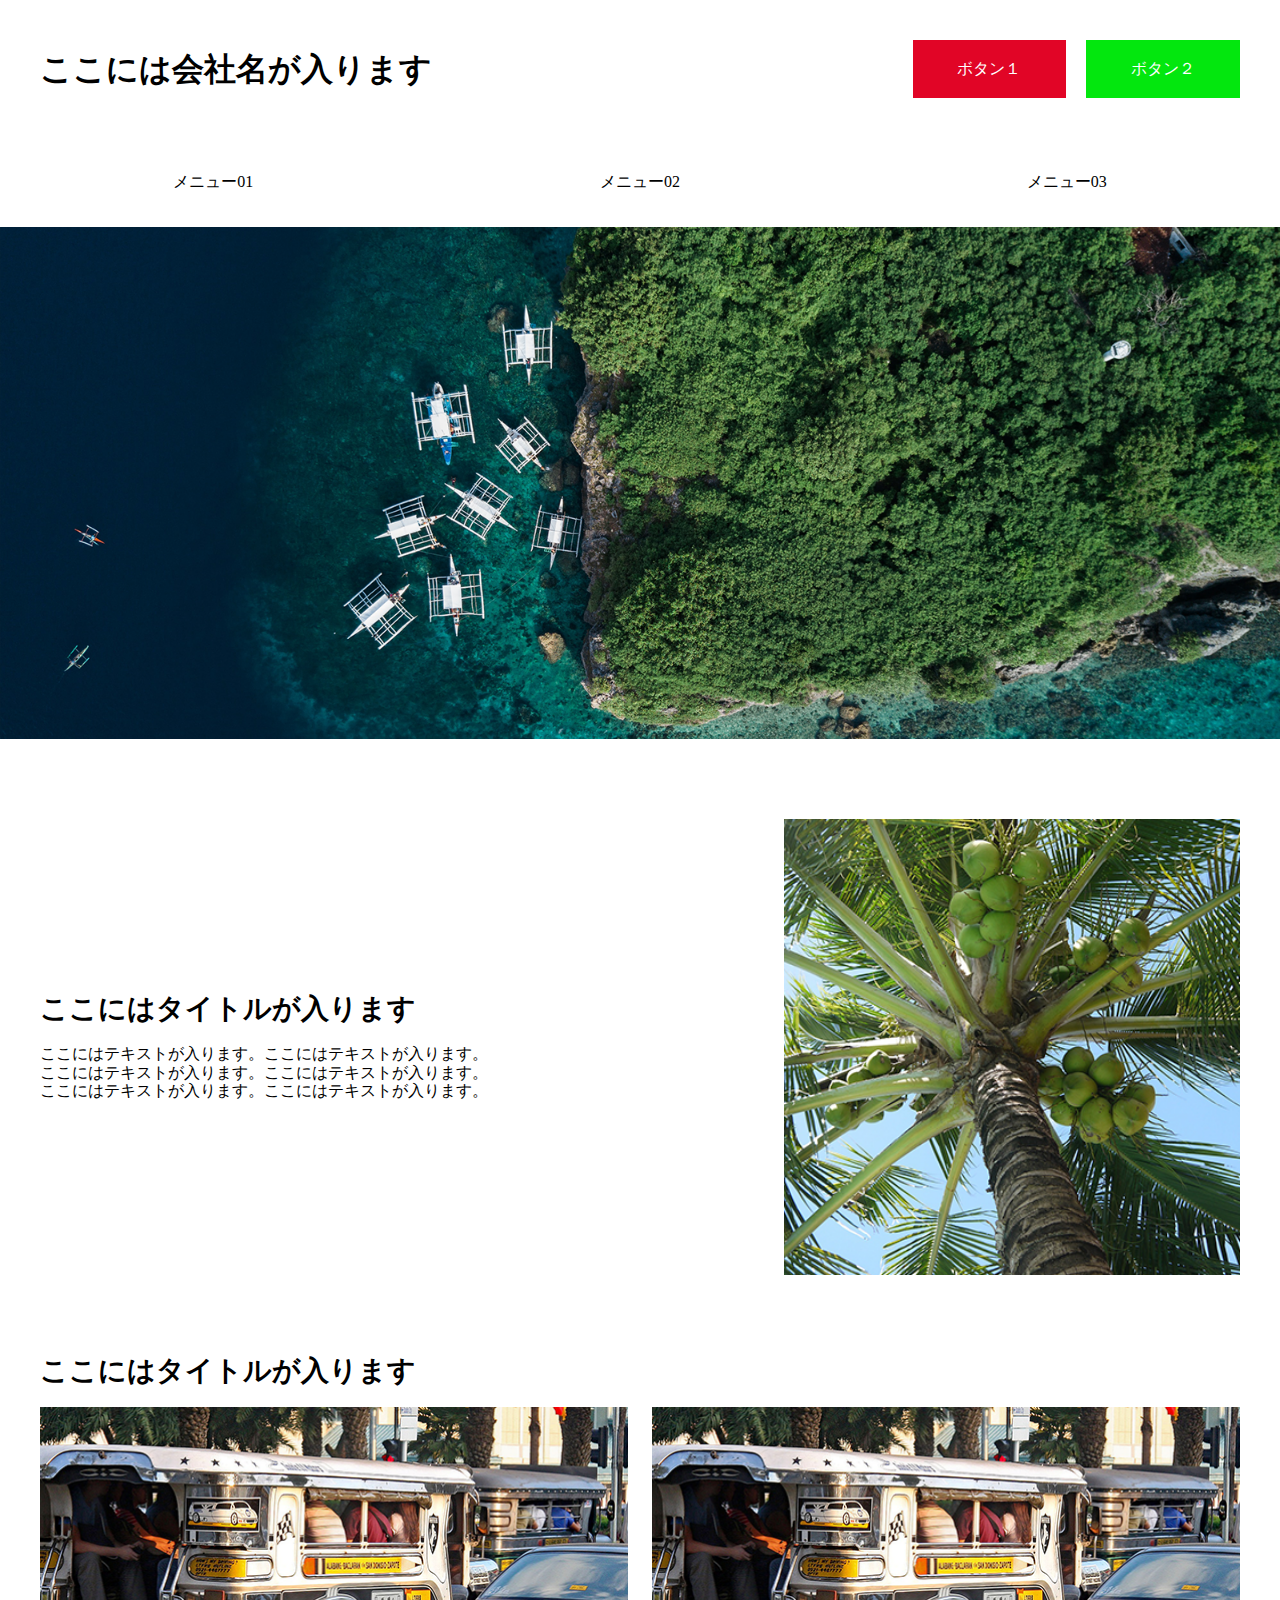
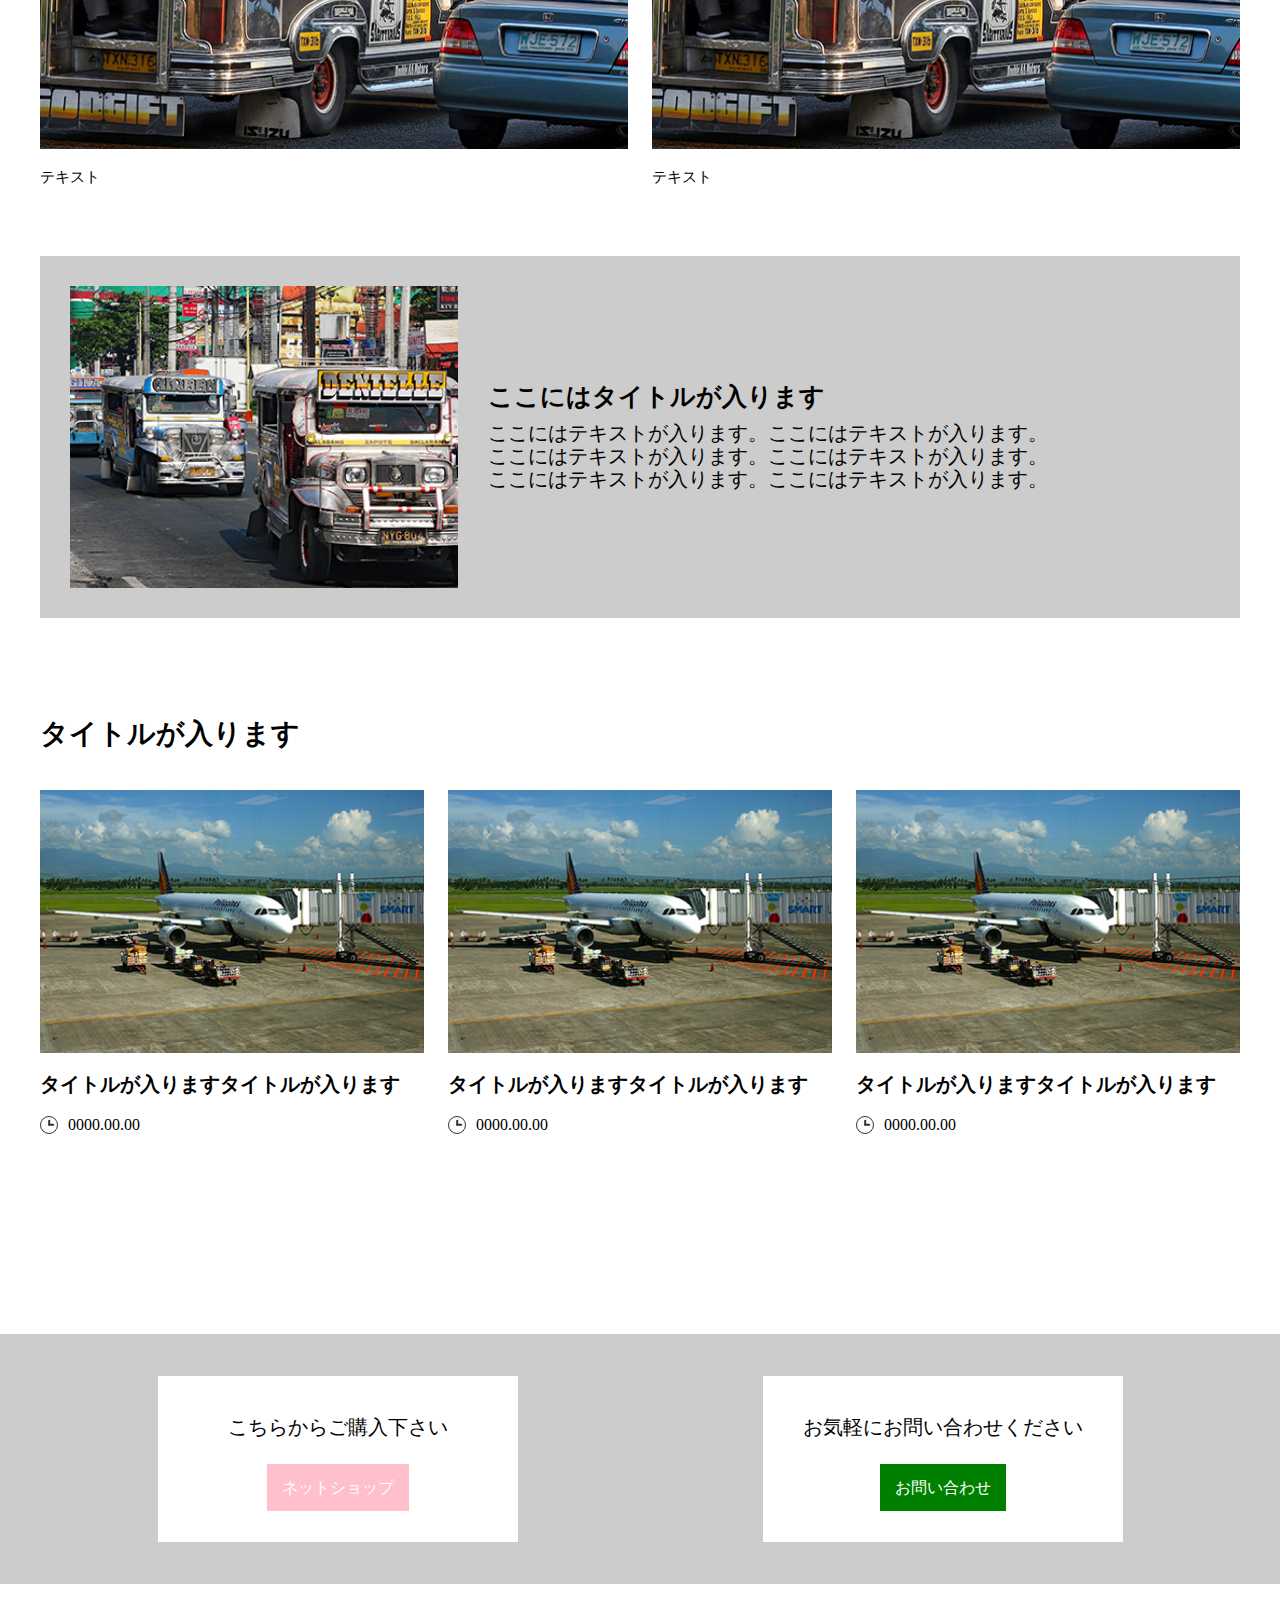
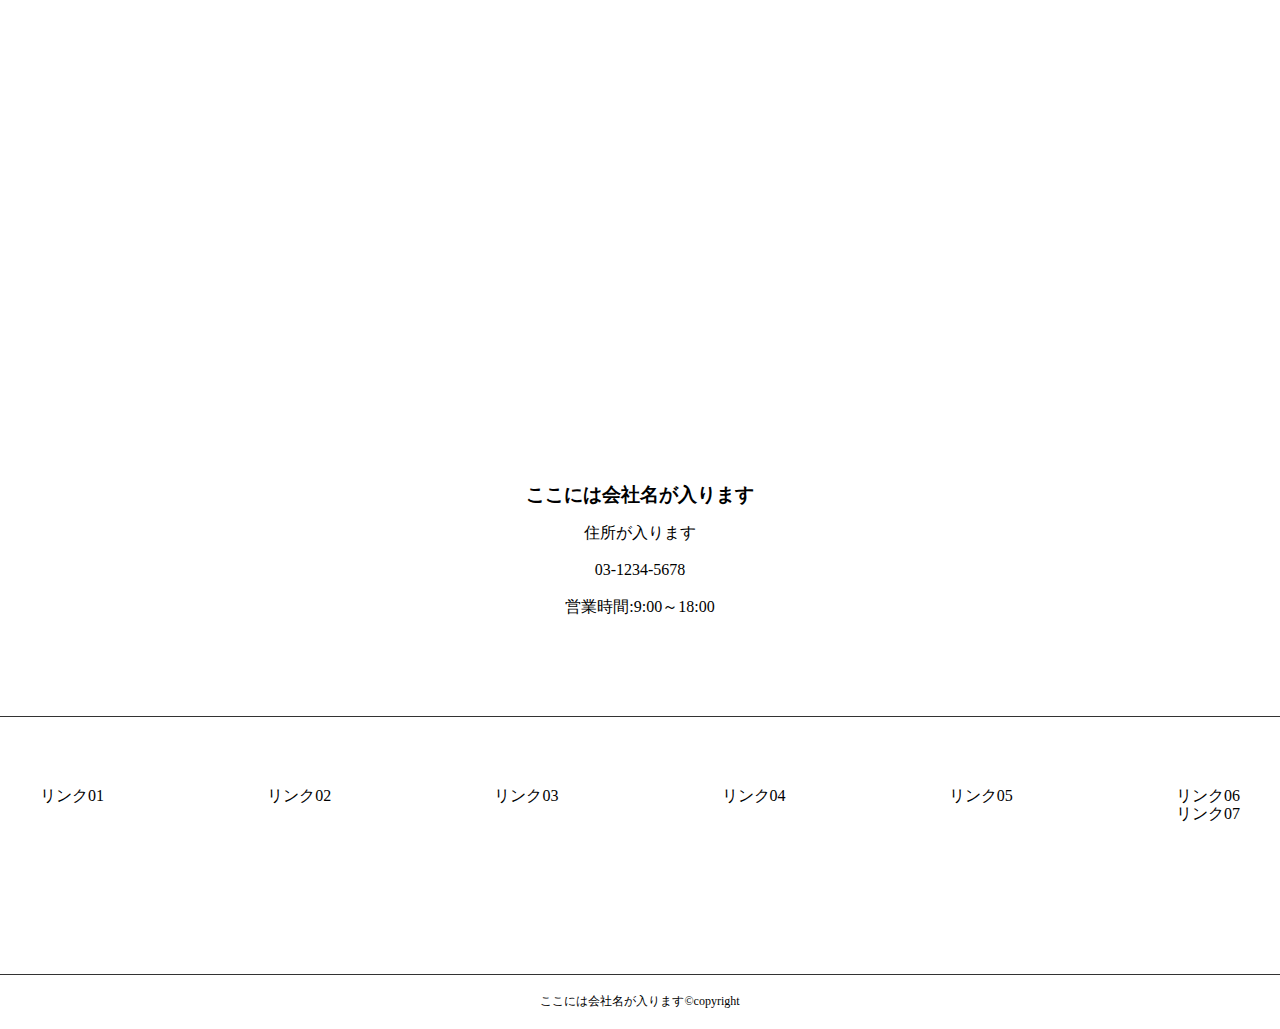
==== commit babc94ce: "contact結合" ====
--- a/index.html
+++ b/index.html
@@ -4,8 +4,8 @@
   <meta charset="UTF-8">
   <meta name="viewport" content="width=device-width, initial-scale=1.0">
   <meta name="discription" content="「パターン制作1」">
-  <link rel="stylesheet" type="text/css" href="reset.css">
-  <link rel="stylesheet" href="style.css">
+  <link rel="stylesheet" type="text/css" href="css/reset.css">
+  <link rel="stylesheet" href="css/style.css">
   <title>topページ</title>
 </head>
 <body>
@@ -124,7 +124,7 @@
           </div>
           <div class="content_btn_right">
             <h2>お気軽にお問い合わせください</h2>
-            <a href="#" class="btn2">お問い合わせ</a>
+            <a href="contact" class="btn2">お問い合わせ</a>
           </div>
         </div>
       </div>
@@ -156,12 +156,15 @@
           <li>
             <a href="#">リンク05</a>
           </li>
-          <li>
-            <a href="#">リンク06</a>
-          </li>
-          <li>
-            <a href="#">リンク07</a>
-          </li>
+          <div>
+            
+            <li>
+              <a href="#">リンク06</a>
+            </li>
+            <li>
+              <a href="#">リンク07</a>
+            </li>
+          </div>
          </ul>
         </div>
               </div>
--- a/css/style.css
+++ b/css/style.css
@@ -0,0 +1,256 @@
+.header {
+  display: flex;
+  justify-content: space-between;
+  align-items: center;
+  padding: 20px 40px;
+}
+.header h1{
+  width: 1200px;
+}
+
+.head_btn {
+  width: 200px;
+  text-align: center;
+  background-color: #e10526;
+  color: #fff;
+  padding: 20px;
+  margin: 20px;
+}
+.head_btn2 {
+  width: 200px;
+  text-align: center;
+  background-color: #03e70e;
+  color: #fff;
+  padding: 20px;
+}
+
+.menu ul{
+  display: flex;
+}
+
+.menu li{
+  margin-right: auto;
+  margin-left: auto;
+  padding: 35px;
+}
+
+.sec_01 {
+  margin: 80px 0;
+}
+
+.wrapper {
+  max-width: 1200px;
+  width: 100%;
+  margin-right: auto;
+  margin-left: auto;
+}
+
+
+.sec_01_box{
+  display: flex;
+  align-items: center;
+  justify-content: space-between;
+  margin-top: 40px;
+  
+}
+.sec_01 h3 {
+  font-size: 28px;
+  margin-bottom: 20px;
+}
+
+.sec_01_content .sec_01_left {
+  width: 38%;
+}
+
+.sec_01_rigth{
+  width: 38%;
+}
+
+img{
+  width: 100%;
+}
+
+.sec_02 {
+  margin: 50px 0;
+}
+
+.sec_02 h1 {
+  font-size: 28px;
+  margin-bottom: 20px;
+}
+
+.sec_02_content {
+  display: flex;
+  justify-content: space-between;
+}
+
+.sec_02_box{
+  width: 49%;
+}
+
+.sec_02_box p {
+  font-size: 15px;
+  margin: 20px 0;
+}
+
+.sec_03_content {
+    display: flex;
+    align-items: center;
+    justify-content: space-between;
+    margin-top: 40px;
+    background-color: #cccccc;
+}
+.content_left {
+  width: 80%;
+  margin: 30px;
+}
+
+.sec_03_h3 {
+  font-size: 25px;
+}
+
+.sec_03_p {
+  margin-top: 10px;
+  font-size: 20px;
+}
+
+.content_box {
+  margin-right: 180px;
+}
+
+.sec_04 h1 {
+  font-size: 28px;
+  margin-bottom: 40px;
+  margin-top: 100px;
+}
+
+.sec_04_content {
+  display: flex;
+  justify-content: space-between;
+}
+
+.sec_04_box {
+  width: 32%;
+  display: flex;
+  flex-direction: column;
+}
+
+.sec_04_box h3 {
+  font-size: 20px;
+  margin: 20px 0;
+}
+.sec_05 {
+text-align: center;
+margin-top: 500px;
+}
+
+.sec_btn {
+  background-color: #cccccc;
+  height: 250px;
+  align-content: center;
+  margin-top: 200px;
+}
+
+.content_btn_left {
+  background-color: white;
+  width: 360px;
+  padding-bottom: 45px;
+}
+
+.content_btn_right {
+  background-color: white;
+  width: 360px;
+  margin-left: 10px;
+}
+
+.sec_btn h2 {
+  font-weight: normal;
+  margin: 40px;
+  font-size: 20px;
+}
+
+.btn{
+  background-color: pink;
+  color: white;
+  padding: 15px;
+}
+
+.btn2{
+  background-color: green;
+  color: white;
+  padding: 15px;
+}
+
+.sec_btn_content{
+  display: flex;
+  justify-content: space-around;
+  text-align: center;
+}
+
+.icon-container {
+  display: flex;
+  align-items: center;
+}
+.dli-clock {
+  display: inline-block;
+  vertical-align: middle;
+  color: #333;
+  line-height: 1;
+  position: relative;
+  width: 1em;
+  height: 1em;
+  border: 0.1em solid currentColor;
+  border-radius: 50%;
+  box-sizing: content-box;
+}
+
+.dli-clock::before, .dli-clock::after {
+  content: '';
+  position: absolute;
+  left: 50%;
+  bottom: 50%;
+  background: currentColor;
+  border-radius: 0.1em;
+  transform: translate(-0.05em, 0.05em);
+}
+
+.dli-clock::before {
+  width: 0.1em;
+  height: 0.4em;
+}
+
+.dli-clock::after {
+  width: 0.35em;
+  height: 0.1em;
+}
+.icon-number {
+  margin-left: 10px;
+  font-size: 1em;
+}
+
+.rink ul {
+  display: flex;
+  justify-content: space-between;
+}
+
+.sec_06 {
+  margin-top: 100px;
+  border-top: 1px solid #333333;
+  border-bottom: 1px solid #333333;
+  padding-bottom: 150px;
+  padding-top: 70px;
+}
+
+
+
+footer p {
+  text-align: center;
+  font-size: 12px;
+  padding: 20px 0;
+}
+
+
+
+
+
+
